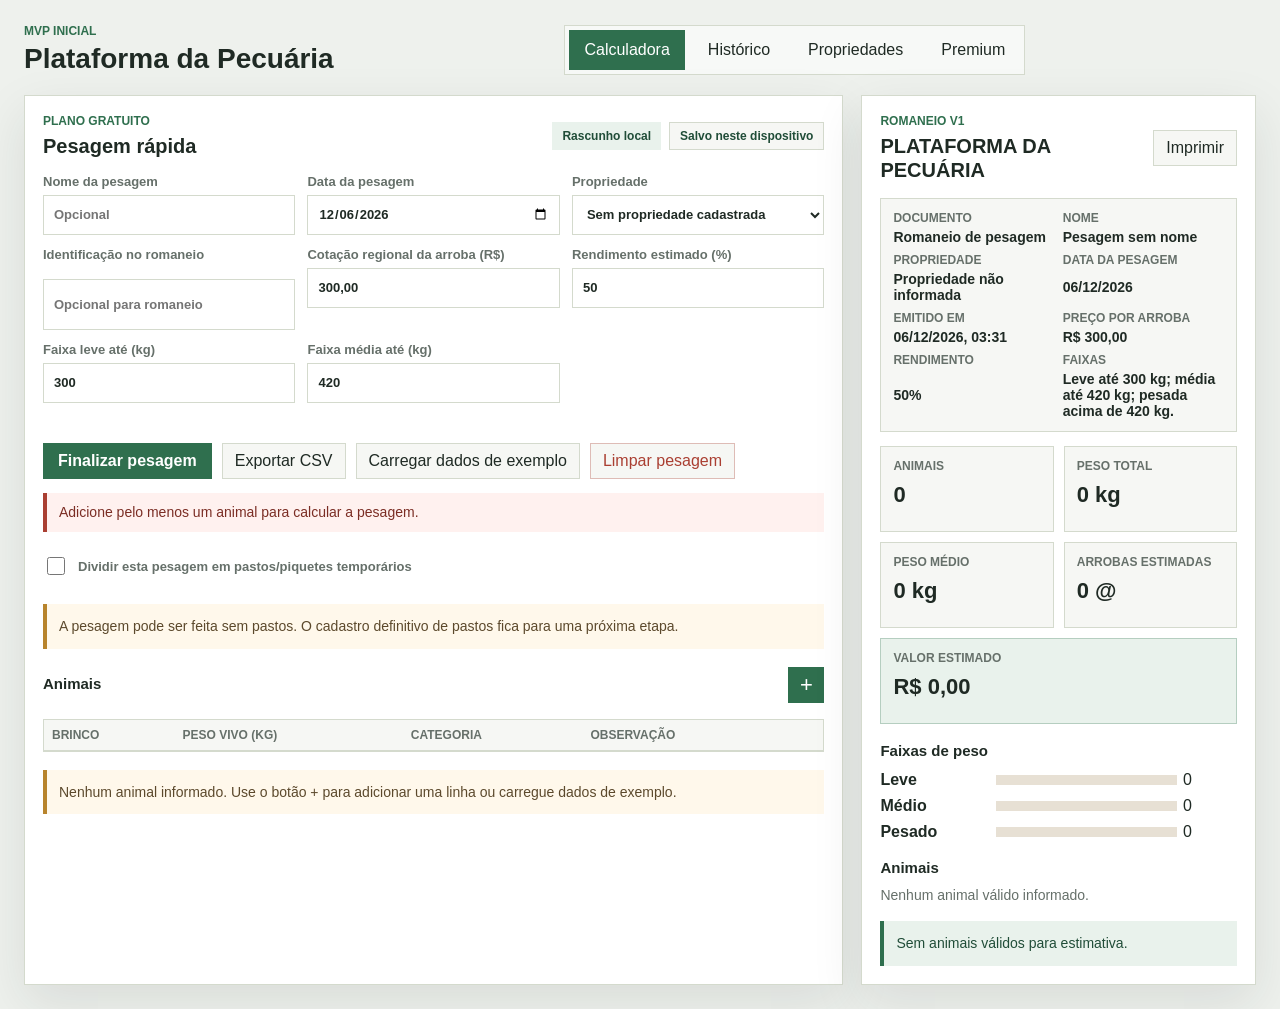
==== index.html @ 043381fd "feat: adiciona conta local e multiplas propriedades" ====
<!doctype html>
<html lang="pt-BR">
  <head>
    <meta charset="utf-8">
    <meta name="viewport" content="width=device-width, initial-scale=1">
    <title>Plataforma da Pecuária</title>
    <meta name="description" content="Calculadora de pesagem e base inicial para gestão rural.">
    <meta name="theme-color" content="#2f6f4e">
    <meta name="mobile-web-app-capable" content="yes">
    <meta name="apple-mobile-web-app-capable" content="yes">
    <meta name="apple-mobile-web-app-title" content="Pecuária">
    <meta name="apple-mobile-web-app-status-bar-style" content="default">
    <link rel="manifest" href="./manifest.webmanifest">
    <link rel="apple-touch-icon" href="./assets/icons/icon-180.png">
    <link rel="stylesheet" href="styles.css">
  </head>
  <body>
    <div class="app-shell">
      <header class="topbar no-print">
        <div>
          <p class="eyebrow">MVP inicial</p>
          <h1>Plataforma da Pecuária</h1>
        </div>
        <nav class="tabs" aria-label="Navegação principal">
          <button class="tab-button active" id="calculator-tab" type="button" data-tab="calculator">Calculadora</button>
          <button class="tab-button" id="history-tab" type="button" data-tab="history">Histórico</button>
          <button class="tab-button" id="property-tab" type="button" data-tab="property">Propriedades</button>
          <button class="tab-button" id="premium-tab" type="button" data-tab="premium">Premium</button>
        </nav>
        <div class="pwa-controls no-print" aria-label="Aplicativo e conexão">
          <button class="secondary-button install-button hidden" id="install-app" type="button">Instalar aplicativo</button>
          <span class="connection-status hidden" id="connection-status" role="status" aria-live="polite"></span>
        </div>
      </header>

      <main>
        <section class="tab-panel active" id="calculator" aria-labelledby="calculator-tab">
          <div class="workspace">
            <section class="panel input-panel no-print" aria-label="Dados da pesagem">
              <div class="panel-heading">
                <div>
                  <p class="eyebrow">Plano gratuito</p>
                  <h2>Pesagem rápida</h2>
                </div>
                <div class="heading-actions">
                  <span class="status-pill">Rascunho local</span>
                  <span id="save-status" class="save-status saving" role="status" aria-live="polite">Salvando...</span>
                </div>
              </div>

              <div id="demo-banner" class="demo-banner hidden" role="status">
                Modo demonstração. Estes dados são fictícios e não podem ser finalizados no histórico.
              </div>

              <form id="weighing-form" class="form-grid">
                <label>
                  Nome da pesagem
                  <input id="weighing-name" type="text" value="" autocomplete="off" placeholder="Opcional">
                </label>
                <label>
                  Data da pesagem
                  <input id="weighing-date" type="date">
                </label>
                <label>
                  Propriedade
                  <select id="property-select">
                    <option value="">Sem propriedade cadastrada</option>
                  </select>
                </label>
                <label>
                  Identificação no romaneio
                  <input id="property-name" type="text" value="" placeholder="Opcional">
                </label>
                <label>
                  Cotação regional da arroba (R$)
                  <input id="arroba-price" type="text" inputmode="decimal" value="300,00" aria-describedby="arroba-price-message">
                  <span id="arroba-price-message" class="field-message error"></span>
                </label>
                <label>
                  Rendimento estimado (%)
                  <input id="yield-rate" type="text" inputmode="decimal" value="50" aria-describedby="yield-rate-message">
                  <span id="yield-rate-message" class="field-message error"></span>
                </label>
                <label>
                  Faixa leve até (kg)
                  <input id="light-limit" type="text" inputmode="decimal" value="300" aria-describedby="light-limit-message">
                  <span id="light-limit-message" class="field-message error"></span>
                </label>
                <label>
                  Faixa média até (kg)
                  <input id="medium-limit" type="text" inputmode="decimal" value="420" aria-describedby="medium-limit-message">
                  <span id="medium-limit-message" class="field-message error"></span>
                </label>
              </form>

              <div class="action-row">
                <button class="primary-button" id="finalize-weighing" type="button">Finalizar pesagem</button>
                <button class="secondary-button" id="export-current-csv" type="button">Exportar CSV</button>
                <button class="secondary-button" id="load-demo" type="button">Carregar dados de exemplo</button>
                <button class="secondary-button danger" id="clear-weighing" type="button">Limpar pesagem</button>
              </div>

              <div id="finalize-feedback" class="success-message hidden" role="status" aria-live="polite">
                <strong>Pesagem salva neste dispositivo.</strong>
                <div class="feedback-actions">
                  <button class="secondary-button" id="view-saved-weighing" type="button">Ver pesagem</button>
                  <button class="secondary-button" id="new-weighing" type="button">Nova pesagem</button>
                </div>
              </div>

              <div id="global-message" class="app-message" role="status"></div>
              <div id="persistence-message" class="app-message persistence-message hidden" role="status"></div>

              <section class="temporary-paddocks" aria-label="Pastos temporários da pesagem">
                <label class="toggle-row">
                  <input id="use-paddocks" type="checkbox">
                  <span>Dividir esta pesagem em pastos/piquetes temporários</span>
                </label>

                <div id="paddock-config" class="paddock-config hidden">
                  <div class="table-toolbar">
                    <h3>Pastos da pesagem</h3>
                    <button class="icon-button" id="add-paddock" type="button" aria-label="Adicionar pasto">+</button>
                  </div>
                  <div class="animal-table-wrap">
                    <table class="animal-table">
                      <thead>
                        <tr>
                          <th>Nome do pasto</th>
                          <th>Lotação máxima</th>
                          <th>Uso atual</th>
                          <th>Situação</th>
                          <th aria-label="Ações"></th>
                        </tr>
                      </thead>
                      <tbody id="paddock-rows"></tbody>
                    </table>
                  </div>
                </div>

                <div id="no-paddock-message" class="empty-state">
                  A pesagem pode ser feita sem pastos. O cadastro definitivo de pastos fica para uma próxima etapa.
                </div>
              </section>

              <div class="table-toolbar">
                <h3>Animais</h3>
                <button class="icon-button" id="add-animal" type="button" aria-label="Adicionar animal">+</button>
              </div>

              <div class="animal-table-wrap">
                <table class="animal-table">
                  <thead>
                    <tr>
                      <th>Brinco</th>
                      <th>Peso vivo (kg)</th>
                      <th>Categoria</th>
                      <th>Observação</th>
                      <th aria-label="Ações"></th>
                    </tr>
                  </thead>
                  <tbody id="animal-rows"></tbody>
                </table>
              </div>
              <p id="animal-empty-message" class="empty-state">
                Nenhum animal informado. Use o botão + para adicionar uma linha ou carregue dados de exemplo.
              </p>
            </section>

            <aside class="panel results-panel print-area" aria-label="Resultado da pesagem">
              <div class="panel-heading">
                <div>
                  <p class="eyebrow">Romaneio V1</p>
                  <h2>PLATAFORMA DA PECUÁRIA</h2>
                </div>
                <button id="print-report" class="secondary-button no-print" type="button">Imprimir</button>
              </div>

              <section class="report-meta" aria-label="Identificação do romaneio">
                <div><span>Documento</span><strong id="report-document">Romaneio de pesagem</strong></div>
                <div><span>Nome</span><strong id="report-name">Pesagem sem nome</strong></div>
                <div><span>Propriedade</span><strong id="report-property">Propriedade não informada</strong></div>
                <div><span>Data da pesagem</span><strong id="report-date">Data não informada</strong></div>
                <div><span>Emitido em</span><strong id="report-issued-at">Emissão não informada</strong></div>
                <div><span>Preço por arroba</span><strong id="report-price">R$ 0,00</strong></div>
                <div><span>Rendimento</span><strong id="report-yield">0%</strong></div>
                <div><span>Faixas</span><strong id="report-band-params">Faixas não informadas</strong></div>
              </section>

              <div class="metrics">
                <div class="metric">
                  <span>Animais</span>
                  <strong id="total-animals">0</strong>
                </div>
                <div class="metric">
                  <span>Peso total</span>
                  <strong id="total-weight">0 kg</strong>
                </div>
                <div class="metric">
                  <span>Peso médio</span>
                  <strong id="average-weight">0 kg</strong>
                </div>
                <div class="metric">
                  <span>Arrobas estimadas</span>
                  <strong id="total-arrobas">0 @</strong>
                </div>
                <div class="metric accent">
                  <span>Valor estimado</span>
                  <strong id="estimated-value">R$ 0,00</strong>
                </div>
              </div>

              <section class="breakdown" aria-label="Faixas de peso">
                <h3>Faixas de peso</h3>
                <div id="weight-bands" class="band-list"></div>
              </section>

              <section class="breakdown" aria-label="Animais do romaneio">
                <h3>Animais</h3>
                <div id="report-list" class="report-list"></div>
              </section>

              <p id="report-estimate-note" class="estimate-note">
                Valores calculados como estimativas.
              </p>
            </aside>
          </div>
        </section>

        <section class="tab-panel" id="history" aria-labelledby="history-tab">
          <div class="workspace history-workspace">
            <section class="panel history-list-panel no-print" aria-label="Histórico de pesagens">
              <div class="panel-heading">
                <div>
                  <p class="eyebrow">Histórico local</p>
                  <h2>Pesagens salvas</h2>
                </div>
                <span class="status-pill neutral">Dados armazenados neste dispositivo.</span>
              </div>
              <label class="history-filter">
                Propriedade
                <select id="history-property-filter">
                  <option value="all">Todas as propriedades</option>
                  <option value="unlinked">Sem vínculo</option>
                </select>
              </label>
              <p id="history-empty-message" class="empty-state">Nenhuma pesagem salva neste dispositivo.</p>
              <div id="history-list" class="history-list"></div>
            </section>

            <aside class="panel results-panel history-detail print-area" aria-label="Detalhe da pesagem salva">
              <div class="panel-heading">
                <div>
                  <p class="eyebrow">Romaneio salvo</p>
                  <h2>PLATAFORMA DA PECUÁRIA</h2>
                </div>
                <div class="history-actions no-print">
                  <button class="secondary-button" id="export-history-csv" type="button">Exportar CSV</button>
                  <button class="secondary-button" id="print-history-report" type="button">Imprimir</button>
                  <button class="secondary-button danger" id="delete-history-session" type="button">Excluir</button>
                </div>
              </div>

              <div id="history-detail-empty" class="empty-state">
                Selecione uma pesagem salva para ver o romaneio.
              </div>

              <div id="history-detail-content" class="hidden">
                <section class="report-meta" aria-label="Identificação da pesagem salva">
                  <div><span>Documento</span><strong>Romaneio de pesagem</strong></div>
                  <div><span>Nome</span><strong id="history-report-name">Pesagem sem nome</strong></div>
                  <div><span>Propriedade</span><strong id="history-report-property">Propriedade não informada</strong></div>
                  <div><span>Data da pesagem</span><strong id="history-report-date">Data não informada</strong></div>
                  <div><span>Salvo em</span><strong id="history-report-created-at">Salvamento não informado</strong></div>
                  <div><span>Preço por arroba</span><strong id="history-report-price">R$ 0,00</strong></div>
                  <div><span>Rendimento</span><strong id="history-report-yield">0%</strong></div>
                  <div><span>Faixas</span><strong id="history-report-band-params">Faixas não informadas</strong></div>
                </section>

                <div class="metrics">
                  <div class="metric">
                    <span>Animais</span>
                    <strong id="history-total-animals">0</strong>
                  </div>
                  <div class="metric">
                    <span>Peso total</span>
                    <strong id="history-total-weight">0 kg</strong>
                  </div>
                  <div class="metric">
                    <span>Peso médio</span>
                    <strong id="history-average-weight">0 kg</strong>
                  </div>
                  <div class="metric">
                    <span>Arrobas estimadas</span>
                    <strong id="history-total-arrobas">0 @</strong>
                  </div>
                  <div class="metric accent">
                    <span>Valor estimado</span>
                    <strong id="history-estimated-value">R$ 0,00</strong>
                  </div>
                </div>

                <section class="breakdown" aria-label="Animais da pesagem salva">
                  <h3>Animais</h3>
                  <div id="history-report-list" class="report-list"></div>
                </section>

                <p class="estimate-note">
                  Valores calculados como estimativas, usando o rendimento e a cotação informados no momento da finalização.
                </p>
              </div>
            </aside>
          </div>
        </section>

        <section class="tab-panel" id="property" aria-labelledby="property-tab">
          <div class="workspace single">
            <section class="panel">
              <div class="panel-heading">
                <div>
                  <p class="eyebrow">Minha operação</p>
                  <h2>Propriedades</h2>
                </div>
                <span class="status-pill neutral">Dados armazenados neste dispositivo.</span>
              </div>

              <div class="operation-form">
                <label>
                  Nome da operação
                  <input id="account-name" type="text" value="Minha operação" autocomplete="off" aria-describedby="account-name-message">
                  <span id="account-name-message" class="field-message error"></span>
                </label>
                <button class="secondary-button" id="save-account-name" type="button">Salvar operação</button>
              </div>

              <div class="properties-header">
                <div>
                  <p class="eyebrow">Propriedades</p>
                  <h3>Cadastro local</h3>
                </div>
                <button class="primary-button" id="new-property" type="button">+ Nova propriedade</button>
              </div>

              <form id="property-form" class="property-form hidden">
                <input id="property-id" type="hidden" value="">
                <div class="property-grid">
                  <label>
                    Nome *
                    <input id="property-form-name" type="text" value="" autocomplete="off" aria-describedby="property-name-message">
                    <span id="property-name-message" class="field-message error"></span>
                  </label>
                  <label>
                    Município
                    <input id="property-municipality" type="text" value="" autocomplete="off">
                  </label>
                  <label>
                    Estado/UF
                    <input id="property-state" type="text" value="" autocomplete="off" maxlength="2">
                  </label>
                  <label class="property-notes">
                    Observações
                    <textarea id="property-notes" rows="3"></textarea>
                  </label>
                </div>
                <div class="action-row">
                  <button class="primary-button" id="save-property" type="submit">Salvar propriedade</button>
                  <button class="secondary-button" id="cancel-property" type="button">Cancelar</button>
                </div>
              </form>

              <p id="property-feedback" class="app-message hidden" role="status"></p>
              <p id="property-empty-message" class="empty-state">Nenhuma propriedade cadastrada neste dispositivo.</p>
              <div id="property-list" class="property-list"></div>
            </section>
          </div>
        </section>

        <section class="tab-panel" id="premium" aria-labelledby="premium-tab">
          <div class="workspace single">
            <section class="panel">
              <div class="panel-heading">
                <div>
                  <p class="eyebrow">Caminho pago</p>
                  <h2>Gestão completa sem pressão</h2>
                </div>
                <span class="status-pill">Em planejamento</span>
              </div>
              <div class="premium-grid">
                <div>
                  <h3>Cadastro e histórico</h3>
                  <p>Animais individuais, lotes, pesagens anteriores, GMD e evolução de valor.</p>
                </div>
                <div>
                  <h3>Manejo</h3>
                  <p>Vacinação, reprodução, nascimento, castração, mortalidade e observações por animal.</p>
                </div>
                <div>
                  <h3>Propriedades e pastos</h3>
                  <p>Várias propriedades, pastos opcionais, movimentações e alerta de lotação máxima.</p>
                </div>
                <div>
                  <h3>Equipe e relatórios</h3>
                  <p>Permissões para funcionários, despesas, vendas, compras, PDFs e exportações.</p>
                </div>
              </div>
            </section>
          </div>
        </section>
      </main>
    </div>

    <dialog id="finalize-dialog" class="finalize-dialog">
      <form method="dialog">
        <div class="panel-heading">
          <div>
            <p class="eyebrow">Confirmar</p>
            <h2>Finalizar pesagem</h2>
          </div>
        </div>
        <div id="finalize-summary" class="finalize-summary"></div>
        <p class="estimate-note">A pesagem será salva neste dispositivo como histórico local.</p>
        <div class="dialog-actions">
          <button class="secondary-button" id="cancel-finalize" value="cancel" type="button">Cancelar</button>
          <button class="primary-button" id="confirm-finalize" value="confirm" type="button">Finalizar</button>
        </div>
      </form>
    </dialog>

    <dialog id="delete-dialog" class="finalize-dialog">
      <form method="dialog">
        <div class="panel-heading">
          <div>
            <p class="eyebrow">Excluir</p>
            <h2>Excluir pesagem</h2>
          </div>
        </div>
        <p class="delete-warning">Excluir esta pesagem deste dispositivo?</p>
        <p class="estimate-note">Esta ação não pode ser desfeita.</p>
        <div class="dialog-actions">
          <button class="secondary-button" id="cancel-delete" value="cancel" type="button">Cancelar</button>
          <button class="secondary-button danger" id="confirm-delete" value="confirm" type="button">Excluir</button>
        </div>
      </form>
    </dialog>

    <script src="src/calculator-core.js"></script>
    <script src="src/property-core.js"></script>
    <script src="src/local-data-core.js"></script>
    <script src="src/local-database.js"></script>
    <script src="src/account-repository.js"></script>
    <script src="src/property-repository.js"></script>
    <script src="src/draft-repository.js"></script>
    <script src="src/weighing-history-core.js"></script>
    <script src="src/weighing-repository.js"></script>
    <script src="src/csv-export-core.js"></script>
    <script src="app.js"></script>
    <script src="src/pwa-controller.js"></script>
  </body>
</html>
---- styles.css ----
:root {
  color-scheme: light;
  --bg: #eef1ed;
  --surface: #ffffff;
  --surface-muted: #f6f7f4;
  --text: #1f2a24;
  --muted: #66706a;
  --border: #d4dacd;
  --brand: #2f6f4e;
  --brand-strong: #204d38;
  --gold: #b8842c;
  --danger: #aa3f32;
  --shadow: 0 18px 48px rgba(31, 42, 36, 0.10);
}

* {
  box-sizing: border-box;
}

html,
body {
  max-width: 100%;
  overflow-x: clip;
}

body {
  margin: 0;
  min-height: 100vh;
  background: var(--bg);
  color: var(--text);
  font-family: Arial, Helvetica, sans-serif;
}

button,
input,
select,
textarea {
  font: inherit;
}

.app-shell {
  width: 100%;
  max-width: 1440px;
  margin: 0 auto;
  padding: 24px;
}

.topbar {
  display: flex;
  align-items: end;
  justify-content: space-between;
  gap: 24px;
  margin-bottom: 20px;
  min-width: 0;
}

h1,
h2,
h3,
p {
  margin: 0;
}

h1 {
  font-size: 28px;
  line-height: 1.1;
}

h2 {
  font-size: 20px;
  line-height: 1.2;
}

h3 {
  font-size: 15px;
  line-height: 1.25;
}

.eyebrow {
  margin-bottom: 6px;
  color: var(--brand);
  font-size: 12px;
  font-weight: 700;
  text-transform: uppercase;
}

.tabs {
  display: flex;
  align-items: center;
  gap: 8px;
  padding: 4px;
  border: 1px solid var(--border);
  background: rgba(255, 255, 255, 0.58);
  max-width: 100%;
  min-width: 0;
  overflow-x: auto;
}

.pwa-controls {
  display: flex;
  flex-wrap: wrap;
  align-items: center;
  justify-content: flex-end;
  gap: 8px;
  max-width: 100%;
  min-width: 0;
}

.install-button {
  white-space: nowrap;
}

.connection-status {
  display: inline-flex;
  align-items: center;
  min-height: 32px;
  max-width: 340px;
  padding: 6px 10px;
  border: 1px solid var(--border);
  background: var(--surface-muted);
  color: var(--muted);
  font-size: 12px;
  font-weight: 700;
  line-height: 1.25;
  overflow-wrap: anywhere;
}

.connection-status.offline {
  border-color: rgba(184, 132, 44, 0.36);
  background: #fff8eb;
  color: #735321;
}

.connection-status.online {
  border-color: rgba(47, 111, 78, 0.28);
  background: #e9f2ec;
  color: var(--brand-strong);
}

.tab-button,
.secondary-button,
.primary-button,
.icon-button {
  border: 1px solid transparent;
  background: transparent;
  color: var(--text);
  cursor: pointer;
}

.tab-button {
  flex: 0 0 auto;
  min-height: 40px;
  padding: 0 14px;
}

.tab-button.active {
  background: var(--brand);
  color: #ffffff;
}

.secondary-button {
  min-height: 36px;
  padding: 0 12px;
  border-color: var(--border);
  background: var(--surface-muted);
}

.primary-button {
  min-height: 36px;
  padding: 0 14px;
  border-color: var(--brand);
  background: var(--brand);
  color: #ffffff;
  font-weight: 700;
}

.primary-button:disabled,
.secondary-button:disabled,
.icon-button:disabled {
  cursor: not-allowed;
  opacity: 0.55;
}

.secondary-button.danger {
  border-color: rgba(170, 63, 50, 0.32);
  color: var(--danger);
}

.icon-button {
  width: 36px;
  height: 36px;
  border-color: var(--brand);
  background: var(--brand);
  color: #ffffff;
  font-size: 22px;
  line-height: 1;
}

.remove-button {
  width: 32px;
  height: 32px;
  border: 1px solid var(--border);
  background: #fff;
  color: var(--danger);
  cursor: pointer;
}

.tab-panel {
  display: none;
}

.tab-panel.active {
  display: block;
}

.workspace {
  display: grid;
  grid-template-columns: minmax(0, 1.35fr) minmax(360px, 0.65fr);
  gap: 18px;
  min-width: 0;
}

.workspace.single {
  grid-template-columns: minmax(0, 1fr);
}

.panel {
  min-width: 0;
  border: 1px solid var(--border);
  background: var(--surface);
  box-shadow: var(--shadow);
}

.input-panel,
.results-panel,
.panel {
  min-width: 0;
  padding: 18px;
}

.panel-heading,
.table-toolbar {
  display: flex;
  align-items: center;
  justify-content: space-between;
  gap: 16px;
  margin-bottom: 16px;
}

.heading-actions {
  display: flex;
  flex-wrap: wrap;
  align-items: center;
  justify-content: flex-end;
  gap: 8px;
  min-width: 0;
}

.action-row {
  display: flex;
  flex-wrap: wrap;
  gap: 10px;
  margin-bottom: 14px;
}

.status-pill {
  display: inline-flex;
  align-items: center;
  min-height: 28px;
  padding: 0 10px;
  background: #e9f2ec;
  color: var(--brand-strong);
  font-size: 12px;
  font-weight: 700;
  white-space: nowrap;
}

.save-status {
  display: inline-flex;
  align-items: center;
  min-height: 28px;
  max-width: 100%;
  padding: 0 10px;
  border: 1px solid var(--border);
  background: var(--surface-muted);
  color: var(--muted);
  font-size: 12px;
  font-weight: 700;
  line-height: 1.2;
}

.save-status.saving {
  color: #735321;
}

.save-status.saved {
  color: var(--brand-strong);
}

.save-status.failed {
  border-color: rgba(170, 63, 50, 0.32);
  color: var(--danger);
}

.demo-banner,
.app-message,
.success-message {
  margin-bottom: 14px;
  padding: 10px 12px;
  border-left: 4px solid var(--gold);
  background: #fff8eb;
  color: #5c492c;
  font-size: 14px;
  line-height: 1.4;
}

.app-message {
  border-left-color: var(--danger);
  background: #fff1ef;
  color: #7b2d24;
}

.success-message {
  display: grid;
  gap: 10px;
  border-left-color: var(--brand);
  background: #e9f2ec;
  color: var(--brand-strong);
}

.feedback-actions,
.history-actions,
.dialog-actions {
  display: flex;
  flex-wrap: wrap;
  gap: 10px;
}

.persistence-message {
  margin-top: -4px;
}

.hidden {
  display: none !important;
}

.status-pill.neutral {
  background: #f3eadc;
  color: #735321;
}

.form-grid,
.property-grid {
  display: grid;
  grid-template-columns: repeat(3, minmax(0, 1fr));
  gap: 12px;
  margin-bottom: 18px;
}

label {
  display: grid;
  gap: 6px;
  color: var(--muted);
  font-size: 13px;
  font-weight: 700;
}

input,
select,
textarea {
  min-height: 40px;
  width: 100%;
  border: 1px solid var(--border);
  background: #fff;
  color: var(--text);
  padding: 8px 10px;
}

textarea {
  resize: vertical;
  line-height: 1.4;
}

input[aria-invalid="true"] {
  border-color: var(--danger);
  background: #fffafa;
}

input:focus,
select:focus,
textarea:focus,
button:focus-visible {
  outline: 3px solid rgba(47, 111, 78, 0.22);
  outline-offset: 1px;
}

.field-message {
  min-height: 16px;
  color: var(--muted);
  font-size: 12px;
  font-weight: 600;
  line-height: 1.25;
}

.field-message.error {
  color: var(--danger);
}

.field-message.warning {
  color: #8a681d;
}

.success-inline {
  border-left-color: var(--brand);
  background: #e9f2ec;
  color: var(--brand-strong);
}

.animal-table-wrap {
  width: 100%;
  max-width: 100%;
  min-width: 0;
  overflow-x: auto;
  border: 1px solid var(--border);
}

.animal-table {
  width: 100%;
  min-width: 760px;
  border-collapse: collapse;
}

.animal-table th,
.animal-table td {
  border-bottom: 1px solid var(--border);
  padding: 8px;
  text-align: left;
  vertical-align: middle;
}

.animal-table th {
  background: var(--surface-muted);
  color: var(--muted);
  font-size: 12px;
  text-transform: uppercase;
}

.animal-table tr:last-child td {
  border-bottom: 0;
}

.metrics {
  display: grid;
  grid-template-columns: repeat(2, minmax(0, 1fr));
  gap: 10px;
  margin-bottom: 18px;
}

.metric {
  min-height: 86px;
  padding: 12px;
  border: 1px solid var(--border);
  background: var(--surface-muted);
}

.metric span {
  display: block;
  margin-bottom: 10px;
  color: var(--muted);
  font-size: 12px;
  font-weight: 700;
  text-transform: uppercase;
}

.metric strong {
  font-size: 22px;
  line-height: 1.1;
}

.metric.accent {
  grid-column: span 2;
  border-color: rgba(47, 111, 78, 0.28);
  background: #e9f2ec;
}

.report-meta {
  display: grid;
  grid-template-columns: repeat(2, minmax(0, 1fr));
  gap: 8px;
  margin-bottom: 14px;
  padding: 12px;
  border: 1px solid var(--border);
  background: var(--surface-muted);
}

.report-meta div {
  display: grid;
  gap: 4px;
}

.report-meta span {
  color: var(--muted);
  font-size: 12px;
  font-weight: 700;
  text-transform: uppercase;
}

.report-meta strong {
  font-size: 14px;
}

.breakdown {
  margin-top: 18px;
}

.band-list,
.report-list {
  display: grid;
  gap: 8px;
  margin-top: 10px;
}

.report-list {
  overflow-x: auto;
}

.band-row,
.report-row,
.paddock-status {
  display: grid;
  gap: 6px;
}

.band-row {
  grid-template-columns: 110px 1fr 54px;
  align-items: center;
}

.bar-track {
  height: 10px;
  background: #e7e0d4;
}

.bar-fill {
  height: 100%;
  width: 0;
  background: var(--brand);
}

.report-row {
  grid-template-columns: 40px 1fr 0.9fr 0.8fr 0.9fr 0.8fr 1.2fr;
  align-items: center;
  min-width: 700px;
  padding: 8px 0;
  border-bottom: 1px solid var(--border);
  font-size: 13px;
}

.report-header {
  color: var(--muted);
  font-size: 11px;
  text-transform: uppercase;
}

.report-row > * {
  min-width: 0;
  overflow-wrap: anywhere;
}

.premium-note,
.empty-state,
.estimate-note {
  margin-top: 18px;
  padding: 12px;
  border-left: 4px solid var(--gold);
  background: #fff8eb;
  color: #5c492c;
  font-size: 14px;
  line-height: 1.45;
}

.estimate-note {
  border-left-color: var(--brand);
  background: #e9f2ec;
  color: var(--brand-strong);
}

.empty-report {
  color: var(--muted);
  font-size: 14px;
}

.toggle-row {
  grid-column: span 2;
  display: flex;
  align-items: center;
  gap: 10px;
  min-height: 40px;
}

.toggle-row input {
  width: 18px;
  min-height: 18px;
}

.paddock-config.hidden,
.empty-state.hidden {
  display: none;
}

.temporary-paddocks {
  margin-bottom: 18px;
}

.operation-form {
  display: grid;
  grid-template-columns: minmax(0, 1fr) auto;
  gap: 12px;
  align-items: end;
  margin-bottom: 20px;
}

.properties-header {
  display: flex;
  align-items: center;
  justify-content: space-between;
  gap: 12px;
  margin-bottom: 14px;
}

.property-form {
  margin-bottom: 16px;
  padding: 14px;
  border: 1px solid var(--border);
  background: var(--surface-muted);
}

.property-notes {
  grid-column: span 3;
}

.property-list {
  display: grid;
  gap: 10px;
}

.property-card {
  display: grid;
  grid-template-columns: minmax(0, 1fr) auto auto;
  gap: 12px;
  align-items: center;
  padding: 12px;
  border: 1px solid var(--border);
  background: #fff;
}

.property-card-body {
  display: grid;
  gap: 4px;
  min-width: 0;
}

.property-card-body strong,
.property-card-body span {
  min-width: 0;
  overflow-wrap: anywhere;
}

.property-card-body span {
  color: var(--muted);
  font-size: 13px;
}

.property-actions {
  display: flex;
  flex-wrap: wrap;
  justify-content: flex-end;
  gap: 8px;
}

.status-pill.archived {
  background: #ece9e3;
  color: var(--muted);
}

.history-filter {
  margin-bottom: 12px;
}

.paddock-ok {
  color: var(--brand-strong);
  font-weight: 700;
}

.paddock-alert {
  color: var(--danger);
  font-weight: 700;
}

.history-workspace {
  grid-template-columns: minmax(280px, 0.42fr) minmax(0, 0.58fr);
}

.history-list {
  display: grid;
  gap: 10px;
}

.history-item {
  display: grid;
  gap: 6px;
  width: 100%;
  padding: 12px;
  border: 1px solid var(--border);
  background: #fff;
  color: var(--text);
  text-align: left;
  cursor: pointer;
}

.history-item.active {
  border-color: var(--brand);
  box-shadow: inset 4px 0 0 var(--brand);
}

.history-item span {
  color: var(--muted);
  font-size: 13px;
  line-height: 1.35;
}

.history-item-metrics {
  display: grid;
  grid-template-columns: repeat(2, minmax(0, 1fr));
  gap: 4px 10px;
}

.history-item-metrics span {
  min-width: 0;
  overflow-wrap: anywhere;
}

.history-detail {
  min-height: 420px;
}

.finalize-dialog {
  width: min(560px, calc(100vw - 24px));
  border: 1px solid var(--border);
  background: var(--surface);
  color: var(--text);
  padding: 18px;
  box-shadow: var(--shadow);
}

.finalize-dialog::backdrop {
  background: rgba(31, 42, 36, 0.42);
}

.finalize-summary {
  display: grid;
  gap: 8px;
  margin-bottom: 14px;
}

.finalize-summary div {
  display: grid;
  grid-template-columns: minmax(120px, 0.7fr) minmax(0, 1fr);
  gap: 8px;
  padding: 8px 0;
  border-bottom: 1px solid var(--border);
}

.finalize-summary span {
  color: var(--muted);
  font-size: 12px;
  font-weight: 700;
  text-transform: uppercase;
}

.delete-warning {
  margin-bottom: 12px;
  color: var(--text);
  font-size: 16px;
  font-weight: 700;
  line-height: 1.35;
}

.dialog-actions {
  justify-content: flex-end;
  margin-top: 14px;
}

.premium-grid {
  display: grid;
  grid-template-columns: repeat(4, minmax(0, 1fr));
  gap: 12px;
}

.premium-grid > div {
  min-height: 150px;
  border: 1px solid var(--border);
  background: var(--surface-muted);
  padding: 14px;
}

.premium-grid p {
  margin-top: 10px;
  color: var(--muted);
  font-size: 14px;
  line-height: 1.45;
}

@media (max-width: 980px) {
  .topbar {
    align-items: stretch;
    flex-direction: column;
  }

  .panel-heading {
    align-items: stretch;
    flex-direction: column;
  }

  .heading-actions {
    justify-content: flex-start;
  }

  .pwa-controls {
    justify-content: flex-start;
  }

  .connection-status {
    max-width: 100%;
  }

  .tabs {
    overflow-x: auto;
  }

  .workspace,
  .history-workspace,
  .form-grid,
  .property-grid,
  .operation-form,
  .report-meta,
  .premium-grid {
    grid-template-columns: 1fr;
  }

  .toggle-row,
  .property-notes,
  .metric.accent {
    grid-column: auto;
  }

  .properties-header,
  .property-card {
    align-items: stretch;
    grid-template-columns: 1fr;
  }

  .properties-header {
    flex-direction: column;
  }

  .property-actions {
    justify-content: stretch;
  }

  .property-actions .secondary-button,
  .operation-form .secondary-button,
  .properties-header .primary-button {
    width: 100%;
  }

  .app-shell {
    padding: 12px;
  }

  .input-panel,
  .results-panel,
  .panel {
    padding: 14px;
  }

  .animal-table {
    min-width: 700px;
  }

  .report-row {
    grid-template-columns: 1fr;
    min-width: 0;
    gap: 3px;
  }

  .band-row {
    grid-template-columns: 86px minmax(0, 1fr) 34px;
  }

  .history-actions {
    align-items: stretch;
    flex-direction: column;
  }

  .history-actions .secondary-button {
    width: 100%;
  }

  .history-item-metrics {
    grid-template-columns: 1fr;
  }
}

@media print {
  @page {
    margin: 12mm;
  }

  body {
    background: #fff;
    color: #111;
  }

  .topbar,
  .input-panel,
  .history-list-panel,
  .premium-note,
  .secondary-button,
  .primary-button,
  .icon-button,
  .remove-button,
  .no-print,
  dialog {
    display: none;
  }

  .app-shell,
  .results-panel,
  .history-detail {
    padding: 0;
    max-width: none;
  }

  .workspace {
    display: block;
  }

  .panel {
    border: 0;
    box-shadow: none;
  }

  .tab-panel.active {
    display: block;
  }

  .print-area {
    display: block;
  }

  .metrics,
  .report-meta,
  .metric {
    break-inside: avoid;
  }

  .report-row {
    grid-template-columns: 34px 1fr 0.8fr 0.8fr 0.8fr 0.8fr 1.2fr;
    min-width: 0;
    break-inside: avoid;
    page-break-inside: avoid;
  }

  .report-list {
    gap: 0;
    overflow: visible;
  }

  .estimate-note {
    border: 1px solid #999;
    background: #fff;
    color: #111;
  }
}
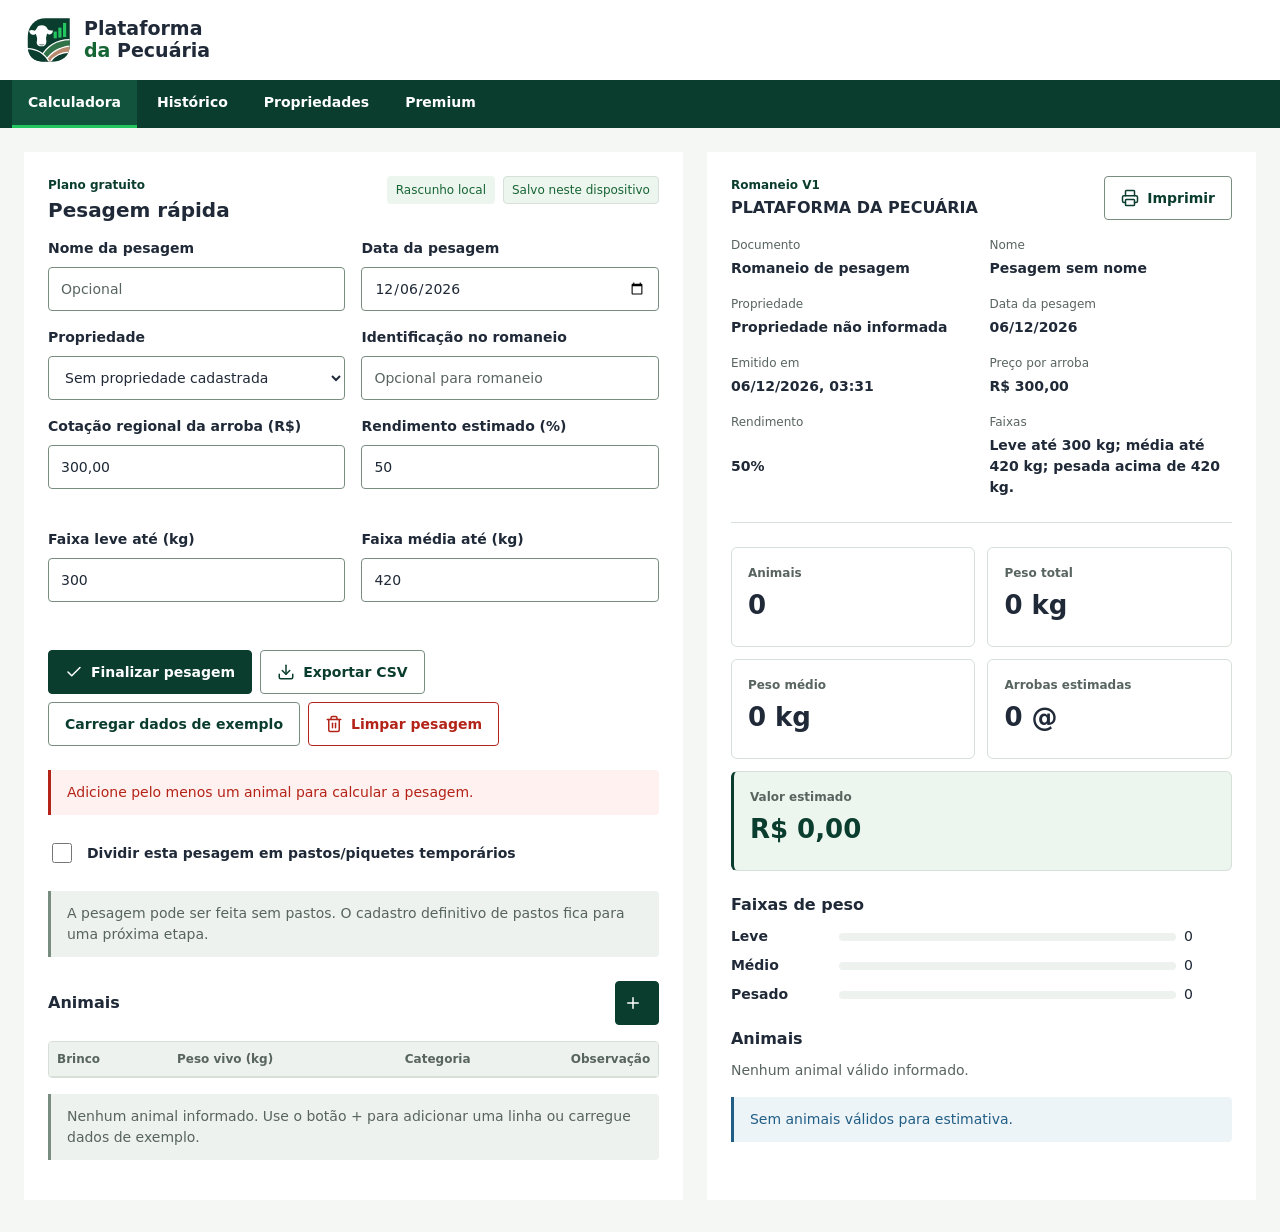
==== commit 05fd9e8a: "feat: aplica identidade visual e design system" ====
--- a/index.html
+++ b/index.html
@@ -5,21 +5,22 @@
     <meta name="viewport" content="width=device-width, initial-scale=1">
     <title>Plataforma da Pecuária</title>
     <meta name="description" content="Calculadora de pesagem e base inicial para gestão rural.">
-    <meta name="theme-color" content="#2f6f4e">
+    <meta name="theme-color" content="#0B3D2E">
     <meta name="mobile-web-app-capable" content="yes">
     <meta name="apple-mobile-web-app-capable" content="yes">
     <meta name="apple-mobile-web-app-title" content="Pecuária">
     <meta name="apple-mobile-web-app-status-bar-style" content="default">
     <link rel="manifest" href="./manifest.webmanifest">
     <link rel="apple-touch-icon" href="./assets/icons/icon-180.png">
+    <link rel="icon" type="image/png" sizes="32x32" href="./assets/icons/favicon-32.png">
     <link rel="stylesheet" href="styles.css">
   </head>
   <body>
     <div class="app-shell">
       <header class="topbar no-print">
-        <div>
-          <p class="eyebrow">MVP inicial</p>
-          <h1>Plataforma da Pecuária</h1>
+        <div class="brand">
+          <img class="brand-symbol" src="./assets/branding/symbol.svg" alt="" width="48" height="48">
+          <h1>Plataforma<br><em>da</em> Pecuária</h1>
         </div>
         <nav class="tabs" aria-label="Navegação principal">
           <button class="tab-button active" id="calculator-tab" type="button" data-tab="calculator">Calculadora</button>
@@ -94,10 +95,10 @@
               </form>
 
               <div class="action-row">
-                <button class="primary-button" id="finalize-weighing" type="button">Finalizar pesagem</button>
-                <button class="secondary-button" id="export-current-csv" type="button">Exportar CSV</button>
+                <button class="primary-button action-icon confirm" id="finalize-weighing" type="button">Finalizar pesagem</button>
+                <button class="secondary-button action-icon download" id="export-current-csv" type="button">Exportar CSV</button>
                 <button class="secondary-button" id="load-demo" type="button">Carregar dados de exemplo</button>
-                <button class="secondary-button danger" id="clear-weighing" type="button">Limpar pesagem</button>
+                <button class="secondary-button danger action-icon delete" id="clear-weighing" type="button">Limpar pesagem</button>
               </div>
 
               <div id="finalize-feedback" class="success-message hidden" role="status" aria-live="polite">
@@ -120,7 +121,7 @@
                 <div id="paddock-config" class="paddock-config hidden">
                   <div class="table-toolbar">
                     <h3>Pastos da pesagem</h3>
-                    <button class="icon-button" id="add-paddock" type="button" aria-label="Adicionar pasto">+</button>
+                    <button class="icon-button" id="add-paddock" type="button" aria-label="Adicionar pasto" title="Adicionar pasto">+</button>
                   </div>
                   <div class="animal-table-wrap">
                     <table class="animal-table">
@@ -145,7 +146,7 @@
 
               <div class="table-toolbar">
                 <h3>Animais</h3>
-                <button class="icon-button" id="add-animal" type="button" aria-label="Adicionar animal">+</button>
+                <button class="icon-button" id="add-animal" type="button" aria-label="Adicionar animal" title="Adicionar animal">+</button>
               </div>
 
               <div class="animal-table-wrap">
@@ -173,7 +174,7 @@
                   <p class="eyebrow">Romaneio V1</p>
                   <h2>PLATAFORMA DA PECUÁRIA</h2>
                 </div>
-                <button id="print-report" class="secondary-button no-print" type="button">Imprimir</button>
+                <button id="print-report" class="secondary-button action-icon print no-print" type="button">Imprimir</button>
               </div>
 
               <section class="report-meta" aria-label="Identificação do romaneio">
@@ -255,9 +256,9 @@
                   <h2>PLATAFORMA DA PECUÁRIA</h2>
                 </div>
                 <div class="history-actions no-print">
-                  <button class="secondary-button" id="export-history-csv" type="button">Exportar CSV</button>
-                  <button class="secondary-button" id="print-history-report" type="button">Imprimir</button>
-                  <button class="secondary-button danger" id="delete-history-session" type="button">Excluir</button>
+                  <button class="secondary-button action-icon download" id="export-history-csv" type="button">Exportar CSV</button>
+                  <button class="secondary-button action-icon print" id="print-history-report" type="button">Imprimir</button>
+                  <button class="secondary-button danger action-icon delete" id="delete-history-session" type="button">Excluir</button>
                 </div>
               </div>
 
@@ -338,7 +339,7 @@
                   <p class="eyebrow">Propriedades</p>
                   <h3>Cadastro local</h3>
                 </div>
-                <button class="primary-button" id="new-property" type="button">+ Nova propriedade</button>
+                <button class="primary-button action-icon add" id="new-property" type="button">Nova propriedade</button>
               </div>
 
               <form id="property-form" class="property-form hidden">
--- a/styles.css
+++ b/styles.css
@@ -1,985 +1,5 @@
-:root {
-  color-scheme: light;
-  --bg: #eef1ed;
-  --surface: #ffffff;
-  --surface-muted: #f6f7f4;
-  --text: #1f2a24;
-  --muted: #66706a;
-  --border: #d4dacd;
-  --brand: #2f6f4e;
-  --brand-strong: #204d38;
-  --gold: #b8842c;
-  --danger: #aa3f32;
-  --shadow: 0 18px 48px rgba(31, 42, 36, 0.10);
-}
-
-* {
-  box-sizing: border-box;
-}
-
-html,
-body {
-  max-width: 100%;
-  overflow-x: clip;
-}
-
-body {
-  margin: 0;
-  min-height: 100vh;
-  background: var(--bg);
-  color: var(--text);
-  font-family: Arial, Helvetica, sans-serif;
-}
-
-button,
-input,
-select,
-textarea {
-  font: inherit;
-}
-
-.app-shell {
-  width: 100%;
-  max-width: 1440px;
-  margin: 0 auto;
-  padding: 24px;
-}
-
-.topbar {
-  display: flex;
-  align-items: end;
-  justify-content: space-between;
-  gap: 24px;
-  margin-bottom: 20px;
-  min-width: 0;
-}
-
-h1,
-h2,
-h3,
-p {
-  margin: 0;
-}
-
-h1 {
-  font-size: 28px;
-  line-height: 1.1;
-}
-
-h2 {
-  font-size: 20px;
-  line-height: 1.2;
-}
-
-h3 {
-  font-size: 15px;
-  line-height: 1.25;
-}
-
-.eyebrow {
-  margin-bottom: 6px;
-  color: var(--brand);
-  font-size: 12px;
-  font-weight: 700;
-  text-transform: uppercase;
-}
-
-.tabs {
-  display: flex;
-  align-items: center;
-  gap: 8px;
-  padding: 4px;
-  border: 1px solid var(--border);
-  background: rgba(255, 255, 255, 0.58);
-  max-width: 100%;
-  min-width: 0;
-  overflow-x: auto;
-}
-
-.pwa-controls {
-  display: flex;
-  flex-wrap: wrap;
-  align-items: center;
-  justify-content: flex-end;
-  gap: 8px;
-  max-width: 100%;
-  min-width: 0;
-}
-
-.install-button {
-  white-space: nowrap;
-}
-
-.connection-status {
-  display: inline-flex;
-  align-items: center;
-  min-height: 32px;
-  max-width: 340px;
-  padding: 6px 10px;
-  border: 1px solid var(--border);
-  background: var(--surface-muted);
-  color: var(--muted);
-  font-size: 12px;
-  font-weight: 700;
-  line-height: 1.25;
-  overflow-wrap: anywhere;
-}
-
-.connection-status.offline {
-  border-color: rgba(184, 132, 44, 0.36);
-  background: #fff8eb;
-  color: #735321;
-}
-
-.connection-status.online {
-  border-color: rgba(47, 111, 78, 0.28);
-  background: #e9f2ec;
-  color: var(--brand-strong);
-}
-
-.tab-button,
-.secondary-button,
-.primary-button,
-.icon-button {
-  border: 1px solid transparent;
-  background: transparent;
-  color: var(--text);
-  cursor: pointer;
-}
-
-.tab-button {
-  flex: 0 0 auto;
-  min-height: 40px;
-  padding: 0 14px;
-}
-
-.tab-button.active {
-  background: var(--brand);
-  color: #ffffff;
-}
-
-.secondary-button {
-  min-height: 36px;
-  padding: 0 12px;
-  border-color: var(--border);
-  background: var(--surface-muted);
-}
-
-.primary-button {
-  min-height: 36px;
-  padding: 0 14px;
-  border-color: var(--brand);
-  background: var(--brand);
-  color: #ffffff;
-  font-weight: 700;
-}
-
-.primary-button:disabled,
-.secondary-button:disabled,
-.icon-button:disabled {
-  cursor: not-allowed;
-  opacity: 0.55;
-}
-
-.secondary-button.danger {
-  border-color: rgba(170, 63, 50, 0.32);
-  color: var(--danger);
-}
-
-.icon-button {
-  width: 36px;
-  height: 36px;
-  border-color: var(--brand);
-  background: var(--brand);
-  color: #ffffff;
-  font-size: 22px;
-  line-height: 1;
-}
-
-.remove-button {
-  width: 32px;
-  height: 32px;
-  border: 1px solid var(--border);
-  background: #fff;
-  color: var(--danger);
-  cursor: pointer;
-}
-
-.tab-panel {
-  display: none;
-}
-
-.tab-panel.active {
-  display: block;
-}
-
-.workspace {
-  display: grid;
-  grid-template-columns: minmax(0, 1.35fr) minmax(360px, 0.65fr);
-  gap: 18px;
-  min-width: 0;
-}
-
-.workspace.single {
-  grid-template-columns: minmax(0, 1fr);
-}
-
-.panel {
-  min-width: 0;
-  border: 1px solid var(--border);
-  background: var(--surface);
-  box-shadow: var(--shadow);
-}
-
-.input-panel,
-.results-panel,
-.panel {
-  min-width: 0;
-  padding: 18px;
-}
-
-.panel-heading,
-.table-toolbar {
-  display: flex;
-  align-items: center;
-  justify-content: space-between;
-  gap: 16px;
-  margin-bottom: 16px;
-}
-
-.heading-actions {
-  display: flex;
-  flex-wrap: wrap;
-  align-items: center;
-  justify-content: flex-end;
-  gap: 8px;
-  min-width: 0;
-}
-
-.action-row {
-  display: flex;
-  flex-wrap: wrap;
-  gap: 10px;
-  margin-bottom: 14px;
-}
-
-.status-pill {
-  display: inline-flex;
-  align-items: center;
-  min-height: 28px;
-  padding: 0 10px;
-  background: #e9f2ec;
-  color: var(--brand-strong);
-  font-size: 12px;
-  font-weight: 700;
-  white-space: nowrap;
-}
-
-.save-status {
-  display: inline-flex;
-  align-items: center;
-  min-height: 28px;
-  max-width: 100%;
-  padding: 0 10px;
-  border: 1px solid var(--border);
-  background: var(--surface-muted);
-  color: var(--muted);
-  font-size: 12px;
-  font-weight: 700;
-  line-height: 1.2;
-}
-
-.save-status.saving {
-  color: #735321;
-}
-
-.save-status.saved {
-  color: var(--brand-strong);
-}
-
-.save-status.failed {
-  border-color: rgba(170, 63, 50, 0.32);
-  color: var(--danger);
-}
-
-.demo-banner,
-.app-message,
-.success-message {
-  margin-bottom: 14px;
-  padding: 10px 12px;
-  border-left: 4px solid var(--gold);
-  background: #fff8eb;
-  color: #5c492c;
-  font-size: 14px;
-  line-height: 1.4;
-}
-
-.app-message {
-  border-left-color: var(--danger);
-  background: #fff1ef;
-  color: #7b2d24;
-}
-
-.success-message {
-  display: grid;
-  gap: 10px;
-  border-left-color: var(--brand);
-  background: #e9f2ec;
-  color: var(--brand-strong);
-}
-
-.feedback-actions,
-.history-actions,
-.dialog-actions {
-  display: flex;
-  flex-wrap: wrap;
-  gap: 10px;
-}
-
-.persistence-message {
-  margin-top: -4px;
-}
-
-.hidden {
-  display: none !important;
-}
-
-.status-pill.neutral {
-  background: #f3eadc;
-  color: #735321;
-}
-
-.form-grid,
-.property-grid {
-  display: grid;
-  grid-template-columns: repeat(3, minmax(0, 1fr));
-  gap: 12px;
-  margin-bottom: 18px;
-}
-
-label {
-  display: grid;
-  gap: 6px;
-  color: var(--muted);
-  font-size: 13px;
-  font-weight: 700;
-}
-
-input,
-select,
-textarea {
-  min-height: 40px;
-  width: 100%;
-  border: 1px solid var(--border);
-  background: #fff;
-  color: var(--text);
-  padding: 8px 10px;
-}
-
-textarea {
-  resize: vertical;
-  line-height: 1.4;
-}
-
-input[aria-invalid="true"] {
-  border-color: var(--danger);
-  background: #fffafa;
-}
-
-input:focus,
-select:focus,
-textarea:focus,
-button:focus-visible {
-  outline: 3px solid rgba(47, 111, 78, 0.22);
-  outline-offset: 1px;
-}
-
-.field-message {
-  min-height: 16px;
-  color: var(--muted);
-  font-size: 12px;
-  font-weight: 600;
-  line-height: 1.25;
-}
-
-.field-message.error {
-  color: var(--danger);
-}
-
-.field-message.warning {
-  color: #8a681d;
-}
-
-.success-inline {
-  border-left-color: var(--brand);
-  background: #e9f2ec;
-  color: var(--brand-strong);
-}
-
-.animal-table-wrap {
-  width: 100%;
-  max-width: 100%;
-  min-width: 0;
-  overflow-x: auto;
-  border: 1px solid var(--border);
-}
-
-.animal-table {
-  width: 100%;
-  min-width: 760px;
-  border-collapse: collapse;
-}
-
-.animal-table th,
-.animal-table td {
-  border-bottom: 1px solid var(--border);
-  padding: 8px;
-  text-align: left;
-  vertical-align: middle;
-}
-
-.animal-table th {
-  background: var(--surface-muted);
-  color: var(--muted);
-  font-size: 12px;
-  text-transform: uppercase;
-}
-
-.animal-table tr:last-child td {
-  border-bottom: 0;
-}
-
-.metrics {
-  display: grid;
-  grid-template-columns: repeat(2, minmax(0, 1fr));
-  gap: 10px;
-  margin-bottom: 18px;
-}
-
-.metric {
-  min-height: 86px;
-  padding: 12px;
-  border: 1px solid var(--border);
-  background: var(--surface-muted);
-}
-
-.metric span {
-  display: block;
-  margin-bottom: 10px;
-  color: var(--muted);
-  font-size: 12px;
-  font-weight: 700;
-  text-transform: uppercase;
-}
-
-.metric strong {
-  font-size: 22px;
-  line-height: 1.1;
-}
-
-.metric.accent {
-  grid-column: span 2;
-  border-color: rgba(47, 111, 78, 0.28);
-  background: #e9f2ec;
-}
-
-.report-meta {
-  display: grid;
-  grid-template-columns: repeat(2, minmax(0, 1fr));
-  gap: 8px;
-  margin-bottom: 14px;
-  padding: 12px;
-  border: 1px solid var(--border);
-  background: var(--surface-muted);
-}
-
-.report-meta div {
-  display: grid;
-  gap: 4px;
-}
-
-.report-meta span {
-  color: var(--muted);
-  font-size: 12px;
-  font-weight: 700;
-  text-transform: uppercase;
-}
-
-.report-meta strong {
-  font-size: 14px;
-}
-
-.breakdown {
-  margin-top: 18px;
-}
-
-.band-list,
-.report-list {
-  display: grid;
-  gap: 8px;
-  margin-top: 10px;
-}
-
-.report-list {
-  overflow-x: auto;
-}
-
-.band-row,
-.report-row,
-.paddock-status {
-  display: grid;
-  gap: 6px;
-}
-
-.band-row {
-  grid-template-columns: 110px 1fr 54px;
-  align-items: center;
-}
-
-.bar-track {
-  height: 10px;
-  background: #e7e0d4;
-}
-
-.bar-fill {
-  height: 100%;
-  width: 0;
-  background: var(--brand);
-}
-
-.report-row {
-  grid-template-columns: 40px 1fr 0.9fr 0.8fr 0.9fr 0.8fr 1.2fr;
-  align-items: center;
-  min-width: 700px;
-  padding: 8px 0;
-  border-bottom: 1px solid var(--border);
-  font-size: 13px;
-}
-
-.report-header {
-  color: var(--muted);
-  font-size: 11px;
-  text-transform: uppercase;
-}
-
-.report-row > * {
-  min-width: 0;
-  overflow-wrap: anywhere;
-}
-
-.premium-note,
-.empty-state,
-.estimate-note {
-  margin-top: 18px;
-  padding: 12px;
-  border-left: 4px solid var(--gold);
-  background: #fff8eb;
-  color: #5c492c;
-  font-size: 14px;
-  line-height: 1.45;
-}
-
-.estimate-note {
-  border-left-color: var(--brand);
-  background: #e9f2ec;
-  color: var(--brand-strong);
-}
-
-.empty-report {
-  color: var(--muted);
-  font-size: 14px;
-}
-
-.toggle-row {
-  grid-column: span 2;
-  display: flex;
-  align-items: center;
-  gap: 10px;
-  min-height: 40px;
-}
-
-.toggle-row input {
-  width: 18px;
-  min-height: 18px;
-}
-
-.paddock-config.hidden,
-.empty-state.hidden {
-  display: none;
-}
-
-.temporary-paddocks {
-  margin-bottom: 18px;
-}
-
-.operation-form {
-  display: grid;
-  grid-template-columns: minmax(0, 1fr) auto;
-  gap: 12px;
-  align-items: end;
-  margin-bottom: 20px;
-}
-
-.properties-header {
-  display: flex;
-  align-items: center;
-  justify-content: space-between;
-  gap: 12px;
-  margin-bottom: 14px;
-}
-
-.property-form {
-  margin-bottom: 16px;
-  padding: 14px;
-  border: 1px solid var(--border);
-  background: var(--surface-muted);
-}
-
-.property-notes {
-  grid-column: span 3;
-}
-
-.property-list {
-  display: grid;
-  gap: 10px;
-}
-
-.property-card {
-  display: grid;
-  grid-template-columns: minmax(0, 1fr) auto auto;
-  gap: 12px;
-  align-items: center;
-  padding: 12px;
-  border: 1px solid var(--border);
-  background: #fff;
-}
-
-.property-card-body {
-  display: grid;
-  gap: 4px;
-  min-width: 0;
-}
-
-.property-card-body strong,
-.property-card-body span {
-  min-width: 0;
-  overflow-wrap: anywhere;
-}
-
-.property-card-body span {
-  color: var(--muted);
-  font-size: 13px;
-}
-
-.property-actions {
-  display: flex;
-  flex-wrap: wrap;
-  justify-content: flex-end;
-  gap: 8px;
-}
-
-.status-pill.archived {
-  background: #ece9e3;
-  color: var(--muted);
-}
-
-.history-filter {
-  margin-bottom: 12px;
-}
-
-.paddock-ok {
-  color: var(--brand-strong);
-  font-weight: 700;
-}
-
-.paddock-alert {
-  color: var(--danger);
-  font-weight: 700;
-}
-
-.history-workspace {
-  grid-template-columns: minmax(280px, 0.42fr) minmax(0, 0.58fr);
-}
-
-.history-list {
-  display: grid;
-  gap: 10px;
-}
-
-.history-item {
-  display: grid;
-  gap: 6px;
-  width: 100%;
-  padding: 12px;
-  border: 1px solid var(--border);
-  background: #fff;
-  color: var(--text);
-  text-align: left;
-  cursor: pointer;
-}
-
-.history-item.active {
-  border-color: var(--brand);
-  box-shadow: inset 4px 0 0 var(--brand);
-}
-
-.history-item span {
-  color: var(--muted);
-  font-size: 13px;
-  line-height: 1.35;
-}
-
-.history-item-metrics {
-  display: grid;
-  grid-template-columns: repeat(2, minmax(0, 1fr));
-  gap: 4px 10px;
-}
-
-.history-item-metrics span {
-  min-width: 0;
-  overflow-wrap: anywhere;
-}
-
-.history-detail {
-  min-height: 420px;
-}
-
-.finalize-dialog {
-  width: min(560px, calc(100vw - 24px));
-  border: 1px solid var(--border);
-  background: var(--surface);
-  color: var(--text);
-  padding: 18px;
-  box-shadow: var(--shadow);
-}
-
-.finalize-dialog::backdrop {
-  background: rgba(31, 42, 36, 0.42);
-}
-
-.finalize-summary {
-  display: grid;
-  gap: 8px;
-  margin-bottom: 14px;
-}
-
-.finalize-summary div {
-  display: grid;
-  grid-template-columns: minmax(120px, 0.7fr) minmax(0, 1fr);
-  gap: 8px;
-  padding: 8px 0;
-  border-bottom: 1px solid var(--border);
-}
-
-.finalize-summary span {
-  color: var(--muted);
-  font-size: 12px;
-  font-weight: 700;
-  text-transform: uppercase;
-}
-
-.delete-warning {
-  margin-bottom: 12px;
-  color: var(--text);
-  font-size: 16px;
-  font-weight: 700;
-  line-height: 1.35;
-}
-
-.dialog-actions {
-  justify-content: flex-end;
-  margin-top: 14px;
-}
-
-.premium-grid {
-  display: grid;
-  grid-template-columns: repeat(4, minmax(0, 1fr));
-  gap: 12px;
-}
-
-.premium-grid > div {
-  min-height: 150px;
-  border: 1px solid var(--border);
-  background: var(--surface-muted);
-  padding: 14px;
-}
-
-.premium-grid p {
-  margin-top: 10px;
-  color: var(--muted);
-  font-size: 14px;
-  line-height: 1.45;
-}
-
-@media (max-width: 980px) {
-  .topbar {
-    align-items: stretch;
-    flex-direction: column;
-  }
-
-  .panel-heading {
-    align-items: stretch;
-    flex-direction: column;
-  }
-
-  .heading-actions {
-    justify-content: flex-start;
-  }
-
-  .pwa-controls {
-    justify-content: flex-start;
-  }
-
-  .connection-status {
-    max-width: 100%;
-  }
-
-  .tabs {
-    overflow-x: auto;
-  }
-
-  .workspace,
-  .history-workspace,
-  .form-grid,
-  .property-grid,
-  .operation-form,
-  .report-meta,
-  .premium-grid {
-    grid-template-columns: 1fr;
-  }
-
-  .toggle-row,
-  .property-notes,
-  .metric.accent {
-    grid-column: auto;
-  }
-
-  .properties-header,
-  .property-card {
-    align-items: stretch;
-    grid-template-columns: 1fr;
-  }
-
-  .properties-header {
-    flex-direction: column;
-  }
-
-  .property-actions {
-    justify-content: stretch;
-  }
-
-  .property-actions .secondary-button,
-  .operation-form .secondary-button,
-  .properties-header .primary-button {
-    width: 100%;
-  }
-
-  .app-shell {
-    padding: 12px;
-  }
-
-  .input-panel,
-  .results-panel,
-  .panel {
-    padding: 14px;
-  }
-
-  .animal-table {
-    min-width: 700px;
-  }
-
-  .report-row {
-    grid-template-columns: 1fr;
-    min-width: 0;
-    gap: 3px;
-  }
-
-  .band-row {
-    grid-template-columns: 86px minmax(0, 1fr) 34px;
-  }
-
-  .history-actions {
-    align-items: stretch;
-    flex-direction: column;
-  }
-
-  .history-actions .secondary-button {
-    width: 100%;
-  }
-
-  .history-item-metrics {
-    grid-template-columns: 1fr;
-  }
-}
-
-@media print {
-  @page {
-    margin: 12mm;
-  }
-
-  body {
-    background: #fff;
-    color: #111;
-  }
-
-  .topbar,
-  .input-panel,
-  .history-list-panel,
-  .premium-note,
-  .secondary-button,
-  .primary-button,
-  .icon-button,
-  .remove-button,
-  .no-print,
-  dialog {
-    display: none;
-  }
-
-  .app-shell,
-  .results-panel,
-  .history-detail {
-    padding: 0;
-    max-width: none;
-  }
-
-  .workspace {
-    display: block;
-  }
-
-  .panel {
-    border: 0;
-    box-shadow: none;
-  }
-
-  .tab-panel.active {
-    display: block;
-  }
-
-  .print-area {
-    display: block;
-  }
-
-  .metrics,
-  .report-meta,
-  .metric {
-    break-inside: avoid;
-  }
-
-  .report-row {
-    grid-template-columns: 34px 1fr 0.8fr 0.8fr 0.8fr 0.8fr 1.2fr;
-    min-width: 0;
-    break-inside: avoid;
-    page-break-inside: avoid;
-  }
-
-  .report-list {
-    gap: 0;
-    overflow: visible;
-  }
-
-  .estimate-note {
-    border: 1px solid #999;
-    background: #fff;
-    color: #111;
-  }
-}
+@import url("./styles/tokens.css");
+@import url("./styles/base.css");
+@import url("./styles/components.css");
+@import url("./styles/layout.css");
+@import url("./styles/print.css");
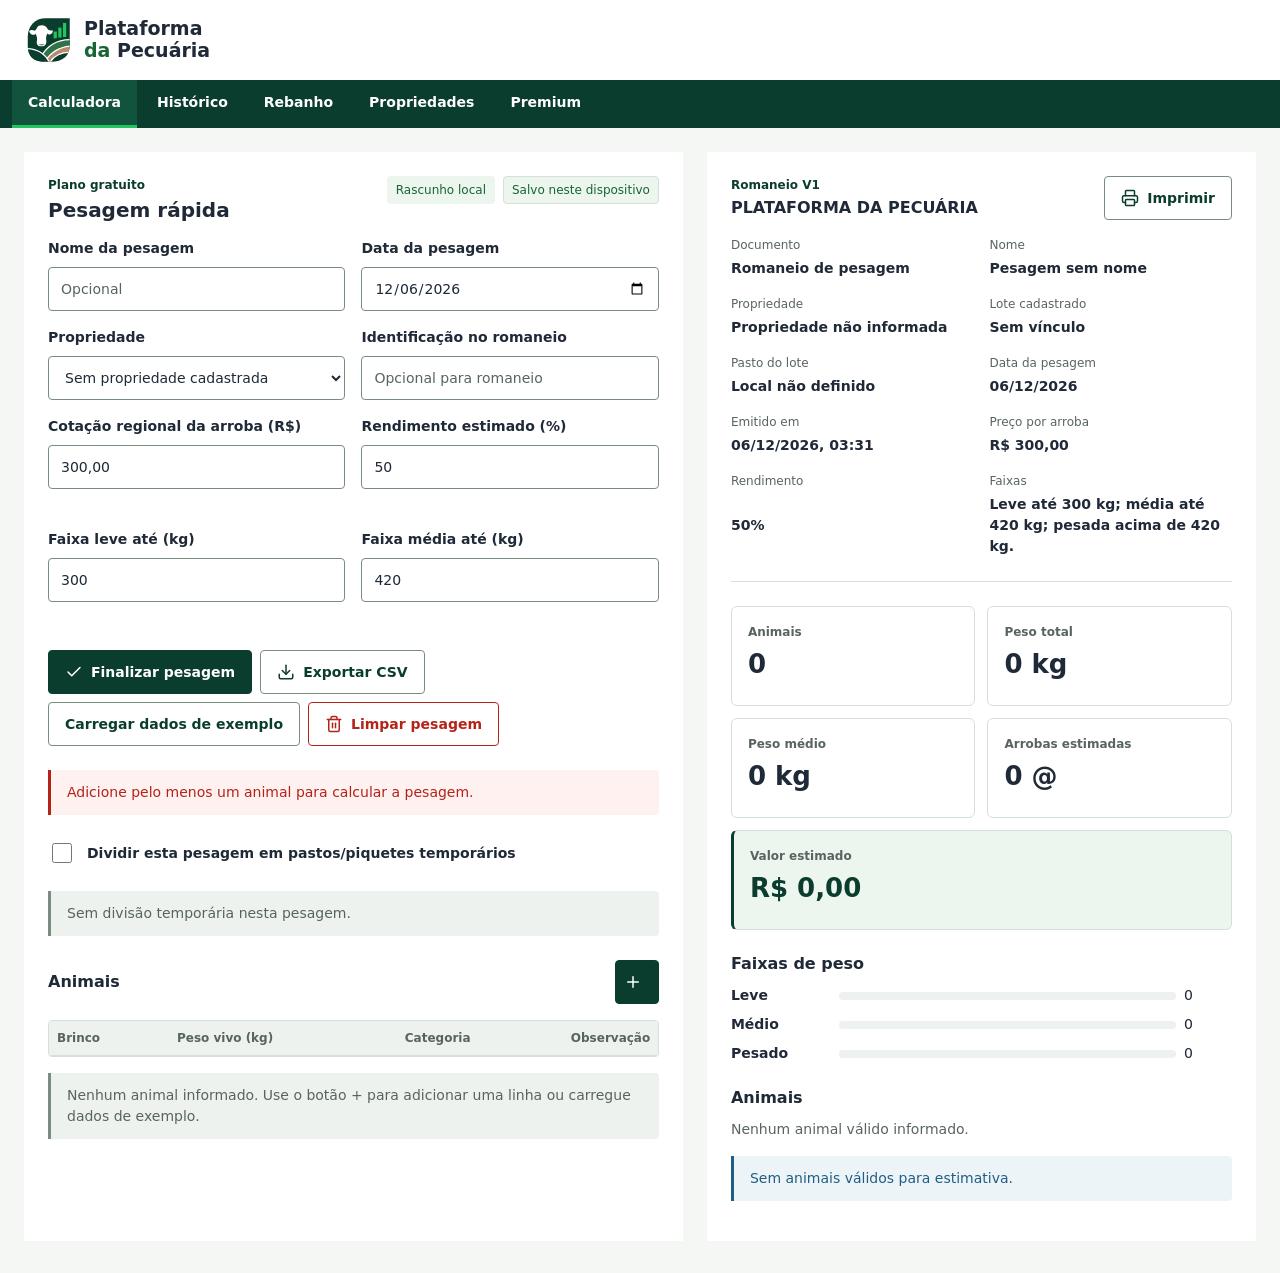
==== commit 1682473b: "feat: adiciona estrutura de pastos lotes e animais" ====
--- a/index.html
+++ b/index.html
@@ -25,6 +25,7 @@
         <nav class="tabs" aria-label="Navegação principal">
           <button class="tab-button active" id="calculator-tab" type="button" data-tab="calculator">Calculadora</button>
           <button class="tab-button" id="history-tab" type="button" data-tab="history">Histórico</button>
+          <button class="tab-button" id="herd-tab" type="button" data-tab="herd">Rebanho</button>
           <button class="tab-button" id="property-tab" type="button" data-tab="property">Propriedades</button>
           <button class="tab-button" id="premium-tab" type="button" data-tab="premium">Premium</button>
         </nav>
@@ -71,6 +72,10 @@
                 <label>
                   Identificação no romaneio
                   <input id="property-name" type="text" value="" placeholder="Opcional">
+                </label>
+                <label id="registered-lot-field" class="hidden">
+                  Lote cadastrado (opcional)
+                  <select id="registered-lot"><option value="">Sem lote cadastrado</option></select>
                 </label>
                 <label>
                   Cotação regional da arroba (R$)
@@ -140,7 +145,7 @@
                 </div>
 
                 <div id="no-paddock-message" class="empty-state">
-                  A pesagem pode ser feita sem pastos. O cadastro definitivo de pastos fica para uma próxima etapa.
+                  Sem divisão temporária nesta pesagem.
                 </div>
               </section>
 
@@ -181,6 +186,8 @@
                 <div><span>Documento</span><strong id="report-document">Romaneio de pesagem</strong></div>
                 <div><span>Nome</span><strong id="report-name">Pesagem sem nome</strong></div>
                 <div><span>Propriedade</span><strong id="report-property">Propriedade não informada</strong></div>
+                <div><span>Lote cadastrado</span><strong id="report-lot">Sem vínculo</strong></div>
+                <div><span>Pasto do lote</span><strong id="report-paddock">Local não definido</strong></div>
                 <div><span>Data da pesagem</span><strong id="report-date">Data não informada</strong></div>
                 <div><span>Emitido em</span><strong id="report-issued-at">Emissão não informada</strong></div>
                 <div><span>Preço por arroba</span><strong id="report-price">R$ 0,00</strong></div>
@@ -246,6 +253,9 @@
                 </select>
               </label>
               <p id="history-empty-message" class="empty-state">Nenhuma pesagem salva neste dispositivo.</p>
+              <label class="history-filter">Lote cadastrado
+                <select id="history-lot-filter"><option value="all">Todos os lotes</option><option value="unlinked">Sem vínculo</option></select>
+              </label>
               <div id="history-list" class="history-list"></div>
             </section>
 
@@ -271,6 +281,8 @@
                   <div><span>Documento</span><strong>Romaneio de pesagem</strong></div>
                   <div><span>Nome</span><strong id="history-report-name">Pesagem sem nome</strong></div>
                   <div><span>Propriedade</span><strong id="history-report-property">Propriedade não informada</strong></div>
+                  <div><span>Lote cadastrado</span><strong id="history-report-lot">Sem vínculo</strong></div>
+                  <div><span>Pasto na finalização</span><strong id="history-report-paddock">Local não definido</strong></div>
                   <div><span>Data da pesagem</span><strong id="history-report-date">Data não informada</strong></div>
                   <div><span>Salvo em</span><strong id="history-report-created-at">Salvamento não informado</strong></div>
                   <div><span>Preço por arroba</span><strong id="history-report-price">R$ 0,00</strong></div>
@@ -311,6 +323,24 @@
                 </p>
               </div>
             </aside>
+          </div>
+        </section>
+
+        <section class="tab-panel no-print" id="herd" aria-labelledby="herd-tab">
+          <div class="panel">
+            <div class="panel-heading"><h2>Rebanho</h2></div>
+            <div class="form-grid">
+              <label>Propriedade<select id="herd-property"><option value="">Selecione uma propriedade</option></select></label>
+              <label>Buscar animal<input id="herd-search" type="search" placeholder="Brinco ou nome" autocomplete="off"></label>
+            </div>
+            <div class="metrics herd-metrics">
+              <div class="metric"><span>Pastos ativos</span><strong id="herd-count-paddock">0</strong></div>
+              <div class="metric"><span>Lotes ativos</span><strong id="herd-count-lot">0</strong></div>
+              <div class="metric"><span>Animais ativos cadastrados</span><strong id="herd-count-animal">0</strong></div>
+            </div>
+            <p id="herd-feedback" class="app-message hidden" role="status" aria-live="polite"></p>
+            <p id="herd-empty" class="empty-state">Nenhuma propriedade selecionada.</p>
+            <div id="herd-sections"></div>
           </div>
         </section>
 
@@ -451,6 +481,16 @@
     <script src="src/account-repository.js"></script>
     <script src="src/property-repository.js"></script>
     <script src="src/draft-repository.js"></script>
+    <script src="src/herd-core.js"></script>
+    <script src="src/paddock-core.js"></script>
+    <script src="src/lot-core.js"></script>
+    <script src="src/animal-core.js"></script>
+    <script src="src/herd-repository.js"></script>
+    <script src="src/paddock-repository.js"></script>
+    <script src="src/lot-repository.js"></script>
+    <script src="src/animal-repository.js"></script>
+    <dialog id="herd-dialog" class="finalize-dialog" aria-labelledby="herd-dialog-title"><form id="herd-form" novalidate></form></dialog>
+    <script src="src/herd-controller.js"></script>
     <script src="src/weighing-history-core.js"></script>
     <script src="src/weighing-repository.js"></script>
     <script src="src/csv-export-core.js"></script>
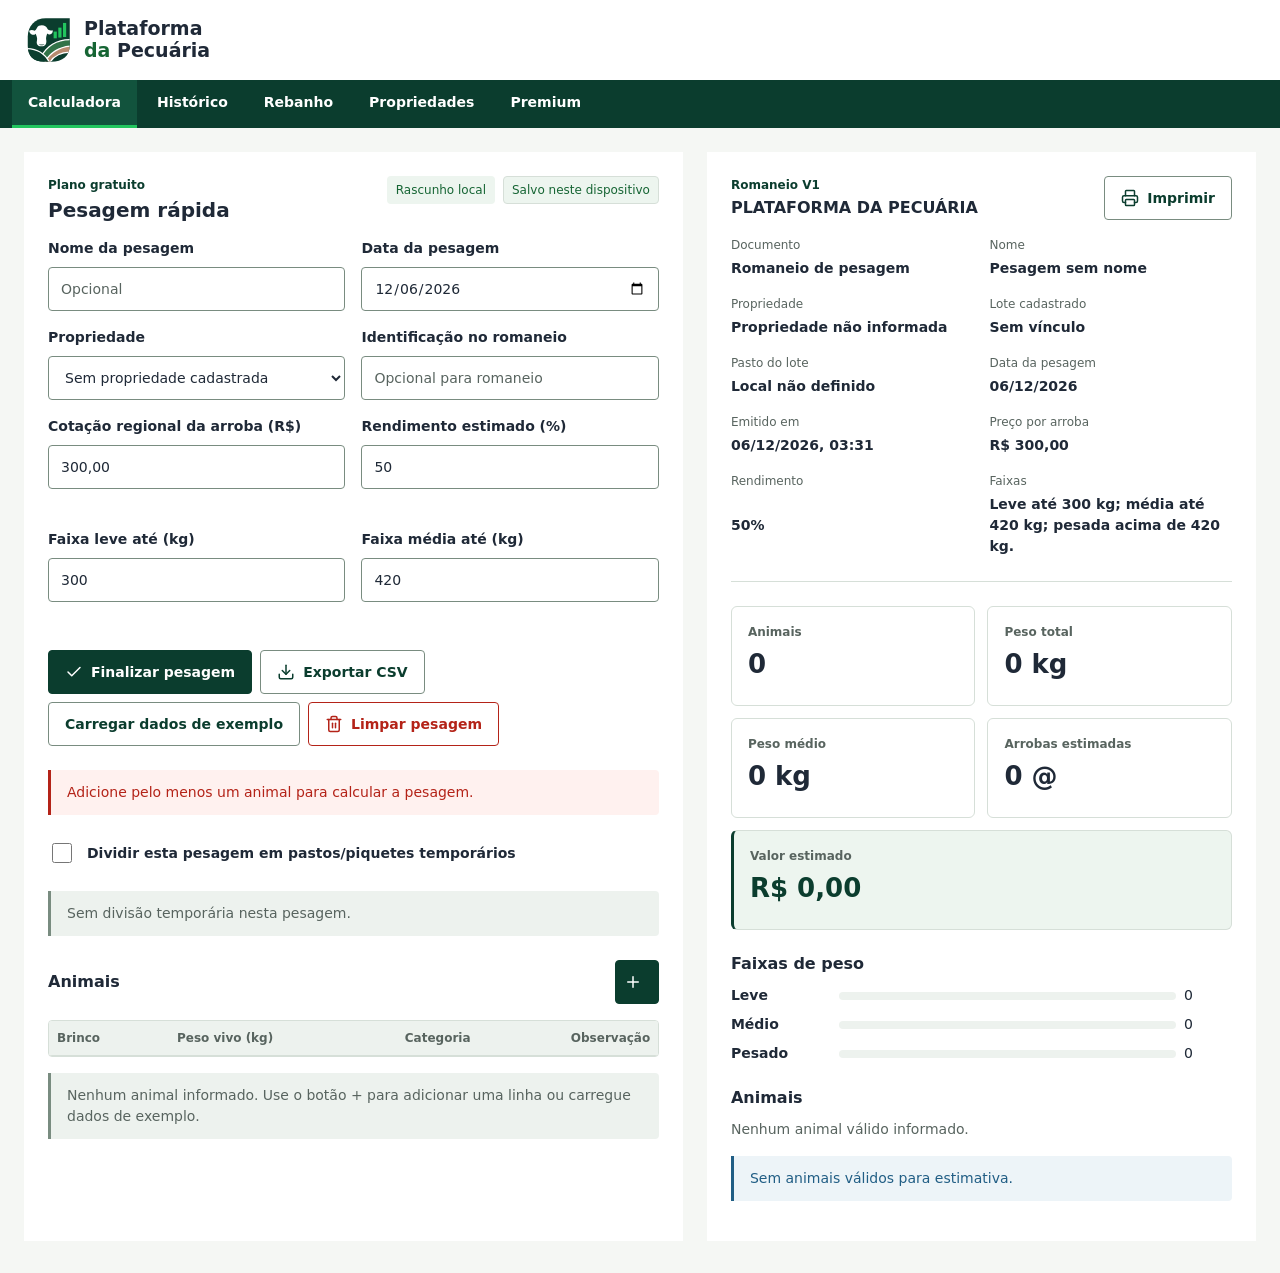
==== commit 19d825e3: "feat: adiciona historico individual dos animais" ====
--- a/index.html
+++ b/index.html
@@ -485,6 +485,17 @@
     <script src="src/paddock-core.js"></script>
     <script src="src/lot-core.js"></script>
     <script src="src/animal-core.js"></script>
+    <script src="src/animal-event-core.js"></script>
+    <script src="src/animal-event-repository.js"></script>
+    <script src="src/animal-history-core.js"></script>
+    <script src="src/animal-history-repository.js"></script>
+    <script src="src/animal-detail-controller.js"></script>
+    <dialog id="animal-detail-dialog" class="finalize-dialog" aria-labelledby="animal-detail-title">
+      <div class="panel-heading"><h2 id="animal-detail-title">Ficha do animal</h2><button id="close-animal-detail" class="secondary-button" type="button">Voltar ao rebanho</button></div>
+      <p id="animal-detail-message" role="status" aria-live="polite"></p>
+      <form id="animal-detail-form" class="hidden" novalidate></form>
+      <div id="animal-detail-content"></div>
+    </dialog>
     <script src="src/herd-repository.js"></script>
     <script src="src/paddock-repository.js"></script>
     <script src="src/lot-repository.js"></script>
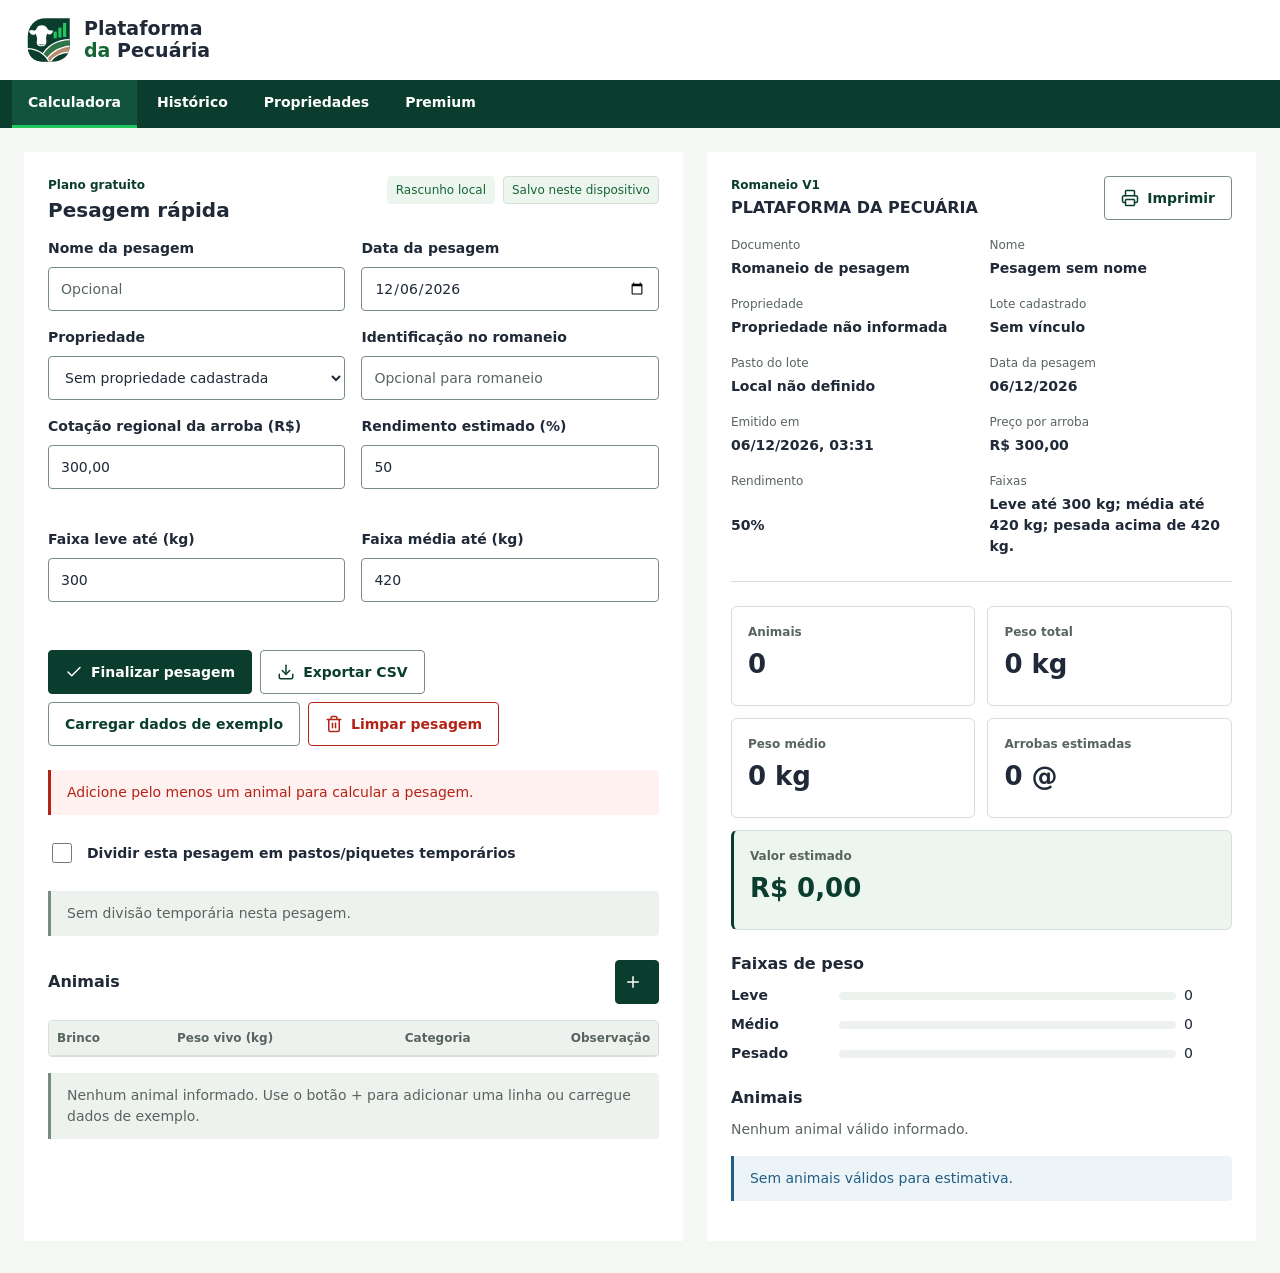
==== commit 4e55c2d7: "feat: adiciona contexto de propriedade e padrao de brincos" ====
--- a/index.html
+++ b/index.html
@@ -25,7 +25,6 @@
         <nav class="tabs" aria-label="Navegação principal">
           <button class="tab-button active" id="calculator-tab" type="button" data-tab="calculator">Calculadora</button>
           <button class="tab-button" id="history-tab" type="button" data-tab="history">Histórico</button>
-          <button class="tab-button" id="herd-tab" type="button" data-tab="herd">Rebanho</button>
           <button class="tab-button" id="property-tab" type="button" data-tab="property">Propriedades</button>
           <button class="tab-button" id="premium-tab" type="button" data-tab="premium">Premium</button>
         </nav>
@@ -326,11 +325,10 @@
           </div>
         </section>
 
-        <section class="tab-panel no-print" id="herd" aria-labelledby="herd-tab">
+        <section class="hidden no-print" id="herd" aria-label="Rebanho da propriedade">
           <div class="panel">
             <div class="panel-heading"><h2>Rebanho</h2></div>
             <div class="form-grid">
-              <label>Propriedade<select id="herd-property"><option value="">Selecione uma propriedade</option></select></label>
               <label>Buscar animal<input id="herd-search" type="search" placeholder="Brinco ou nome" autocomplete="off"></label>
             </div>
             <div class="metrics herd-metrics">
@@ -406,6 +404,30 @@
           </div>
         </section>
 
+        <section class="tab-panel" id="property-detail" aria-labelledby="property-detail-name">
+          <header class="property-context-header no-print">
+            <button type="button" class="secondary-button" id="back-properties">Voltar às propriedades</button>
+            <h2 id="property-detail-name"></h2>
+            <p id="property-detail-location"></p>
+            <nav class="property-context-nav" aria-label="Seções da propriedade">
+              <button type="button" class="secondary-button" data-property-section="overview">Visão geral</button>
+              <button type="button" class="secondary-button" data-property-section="herd">Rebanho</button>
+              <button type="button" class="secondary-button" data-property-section="weighings">Pesagens</button>
+            </nav>
+          </header>
+          <p id="property-context-feedback" role="status"></p>
+          <section id="property-overview" class="panel" aria-label="Visão geral">
+            <div class="metrics">
+              <div class="metric"><span>Pastos ativos</span><strong id="property-count-paddocks">0</strong></div>
+              <div class="metric"><span>Lotes ativos</span><strong id="property-count-lots">0</strong></div>
+              <div class="metric"><span>Animais ativos cadastrados</span><strong id="property-count-animals">0</strong></div>
+              <div class="metric"><span>Pesagens registradas</span><strong id="property-count-weighings">0</strong></div>
+            </div>
+          </section>
+          <div id="property-herd-slot"></div>
+          <div id="property-weighings-slot"></div>
+        </section>
+
         <section class="tab-panel" id="premium" aria-labelledby="premium-tab">
           <div class="workspace single">
             <section class="panel">
@@ -482,6 +504,7 @@
     <script src="src/property-repository.js"></script>
     <script src="src/draft-repository.js"></script>
     <script src="src/herd-core.js"></script>
+    <script src="src/tag-code-core.js"></script>
     <script src="src/paddock-core.js"></script>
     <script src="src/lot-core.js"></script>
     <script src="src/animal-core.js"></script>
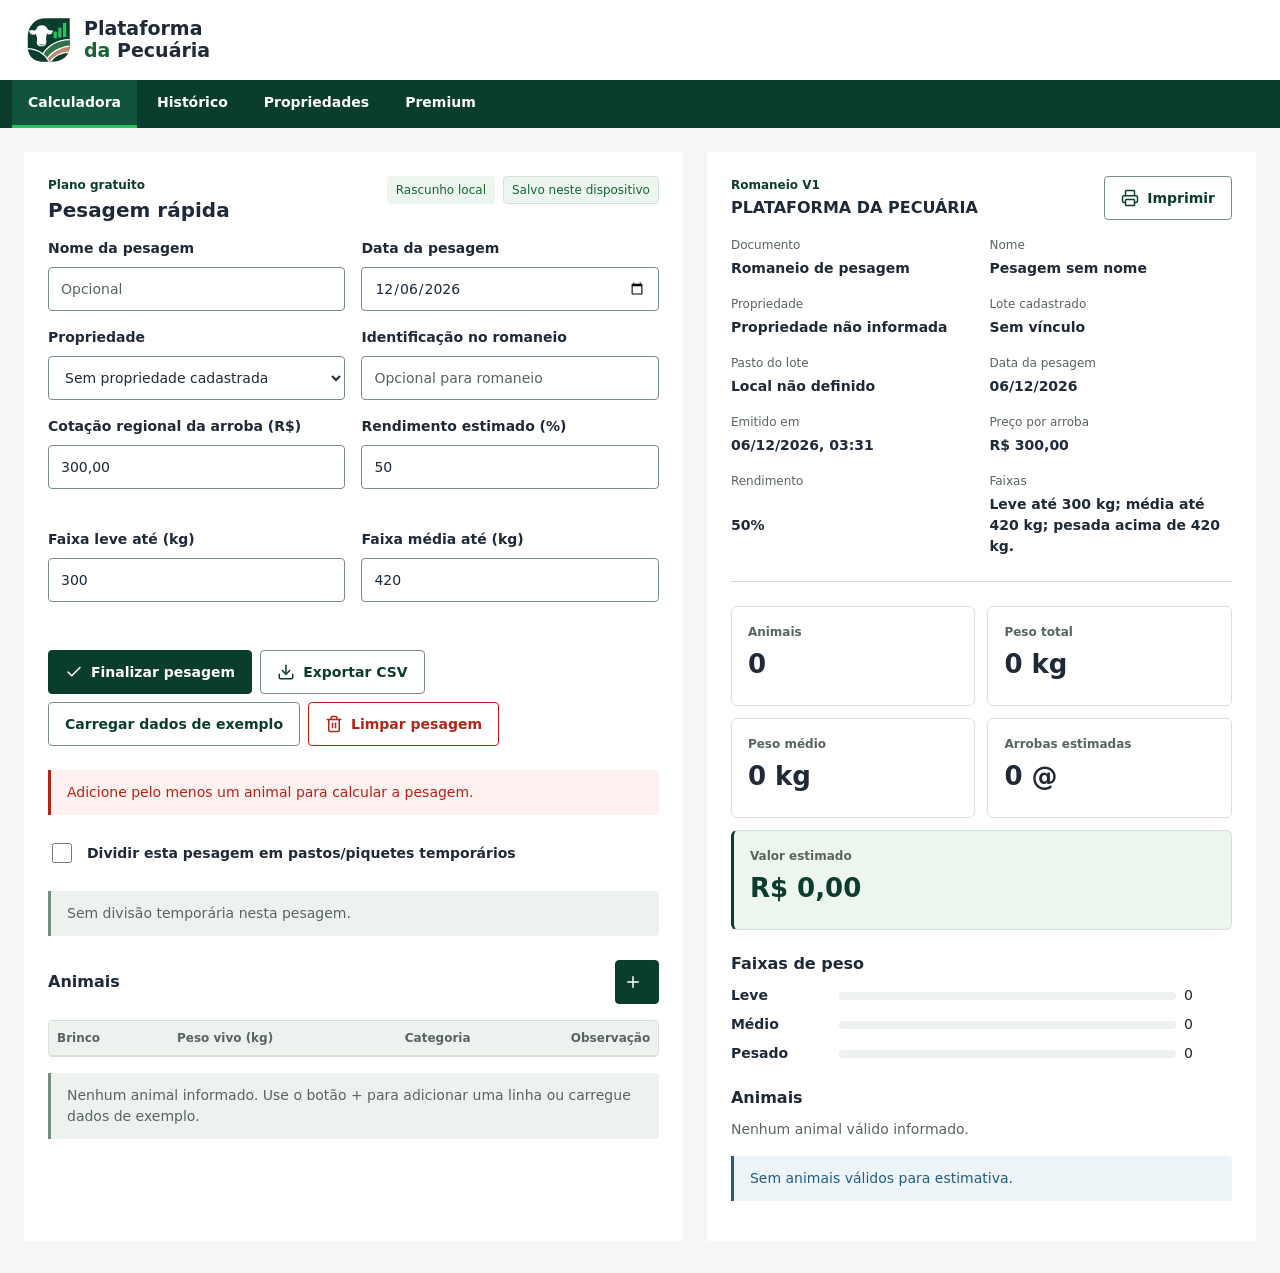
==== commit 85af974b: "feat: adiciona hierarquia do rebanho e cadastro rapido" ====
--- a/index.html
+++ b/index.html
@@ -507,6 +507,8 @@
     <script src="src/tag-code-core.js"></script>
     <script src="src/paddock-core.js"></script>
     <script src="src/lot-core.js"></script>
+    <script src="src/fast-lot-registration-core.js"></script>
+    <script src="src/herd-hierarchy-core.js"></script>
     <script src="src/animal-core.js"></script>
     <script src="src/animal-event-core.js"></script>
     <script src="src/animal-event-repository.js"></script>
@@ -522,8 +524,19 @@
     <script src="src/herd-repository.js"></script>
     <script src="src/paddock-repository.js"></script>
     <script src="src/lot-repository.js"></script>
+    <script src="src/fast-lot-registration-repository.js"></script>
     <script src="src/animal-repository.js"></script>
     <dialog id="herd-dialog" class="finalize-dialog" aria-labelledby="herd-dialog-title"><form id="herd-form" novalidate></form></dialog>
+    <dialog id="fast-lot-confirm" class="finalize-dialog" aria-labelledby="fast-lot-confirm-title">
+      <form method="dialog">
+        <h2 id="fast-lot-confirm-title">Confirmar cadastro rápido</h2>
+        <p id="fast-lot-summary"></p>
+        <div class="dialog-actions">
+          <button class="secondary-button" value="cancel">Cancelar</button>
+          <button class="primary-button action-icon confirm" value="confirm">Criar lote e animais</button>
+        </div>
+      </form>
+    </dialog>
     <script src="src/herd-controller.js"></script>
     <script src="src/weighing-history-core.js"></script>
     <script src="src/weighing-repository.js"></script>
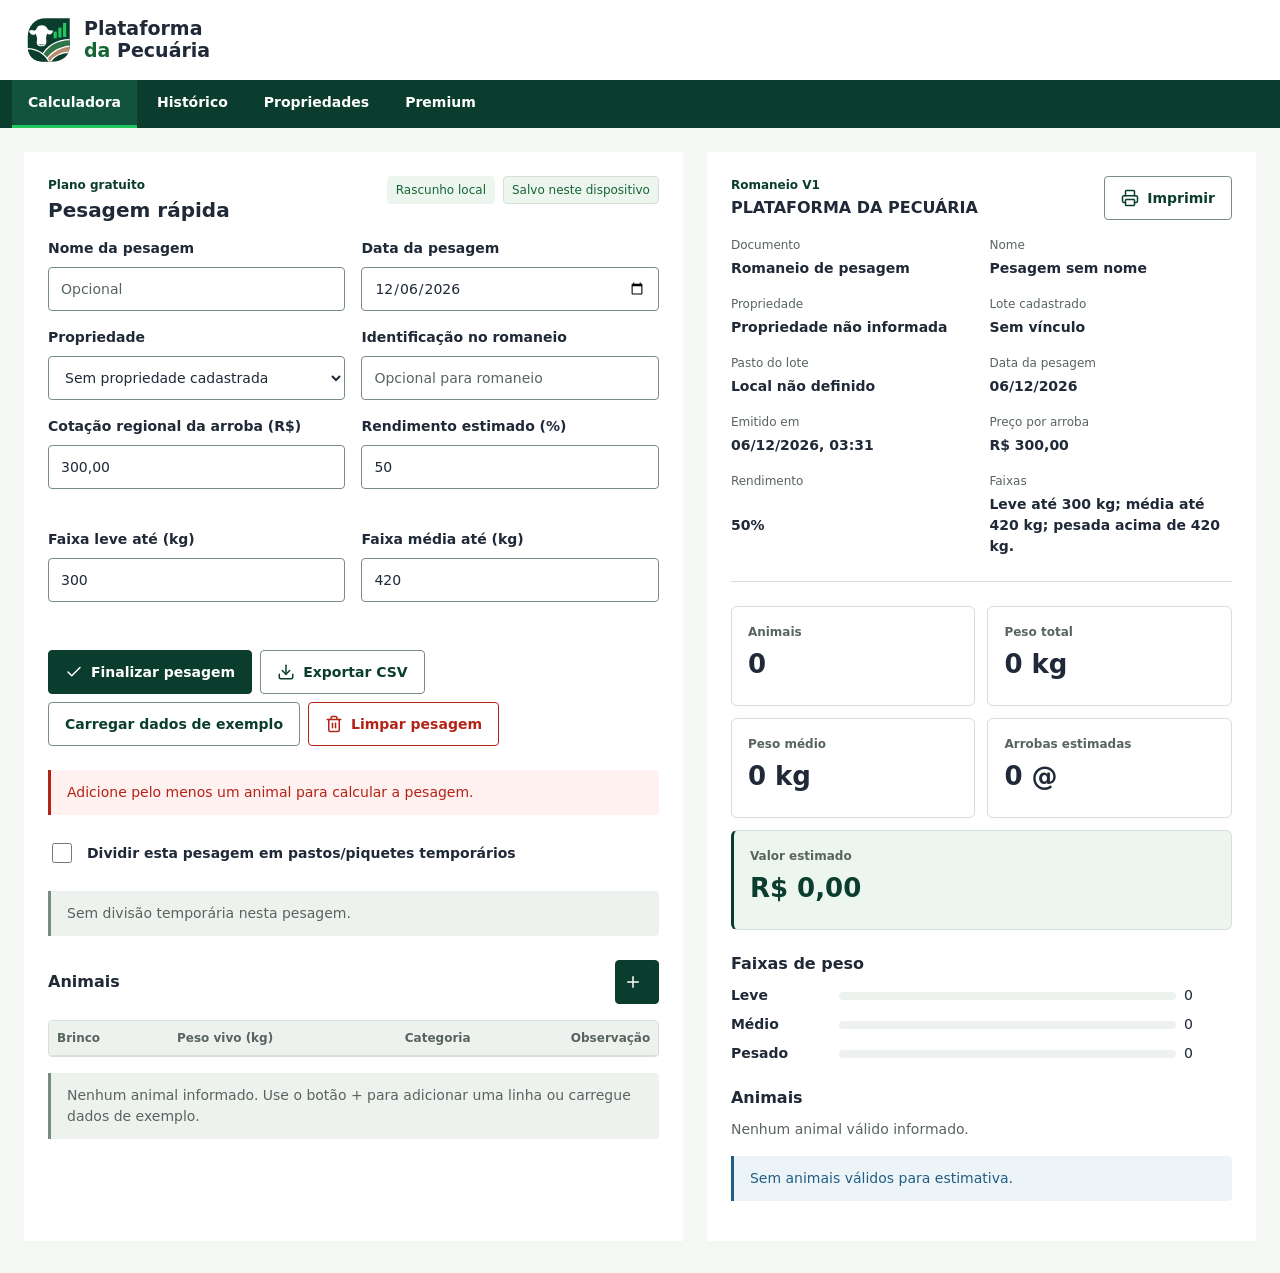
==== commit 78e937d9: "feat: adiciona sanidade e manejo coletivo" ====
--- a/index.html
+++ b/index.html
@@ -413,6 +413,7 @@
               <button type="button" class="secondary-button" data-property-section="overview">Visão geral</button>
               <button type="button" class="secondary-button" data-property-section="herd">Rebanho</button>
               <button type="button" class="secondary-button" data-property-section="weighings">Pesagens</button>
+              <button type="button" class="secondary-button" data-property-section="health">Sanidade</button>
             </nav>
           </header>
           <p id="property-context-feedback" role="status"></p>
@@ -426,6 +427,12 @@
           </section>
           <div id="property-herd-slot"></div>
           <div id="property-weighings-slot"></div>
+          <section id="health" class="panel hidden" aria-labelledby="health-title">
+            <div class="properties-header"><h2 id="health-title">Sanidade</h2><button id="new-health" type="button" class="primary-button action-icon add">Registrar manejo sanitário</button></div>
+            <div id="health-filters" class="form-grid"></div>
+            <p id="health-feedback" role="status" aria-live="polite"></p>
+            <div id="health-list" class="herd-list"></div>
+          </section>
         </section>
 
         <section class="tab-panel" id="premium" aria-labelledby="premium-tab">
@@ -526,6 +533,10 @@
     <script src="src/lot-repository.js"></script>
     <script src="src/fast-lot-registration-repository.js"></script>
     <script src="src/animal-repository.js"></script>
+    <script src="src/health-repository.js"></script>
+    <dialog id="health-dialog" class="finalize-dialog" aria-labelledby="health-dialog-title"><form id="health-form" novalidate></form></dialog>
+    <datalist id="health-dose-units"><option value="mL"></option><option value="L"></option><option value="mg"></option><option value="g"></option><option value="dose"></option></datalist>
+    <script src="src/health-controller.js"></script>
     <dialog id="herd-dialog" class="finalize-dialog" aria-labelledby="herd-dialog-title"><form id="herd-form" novalidate></form></dialog>
     <dialog id="fast-lot-confirm" class="finalize-dialog" aria-labelledby="fast-lot-confirm-title">
       <form method="dialog">
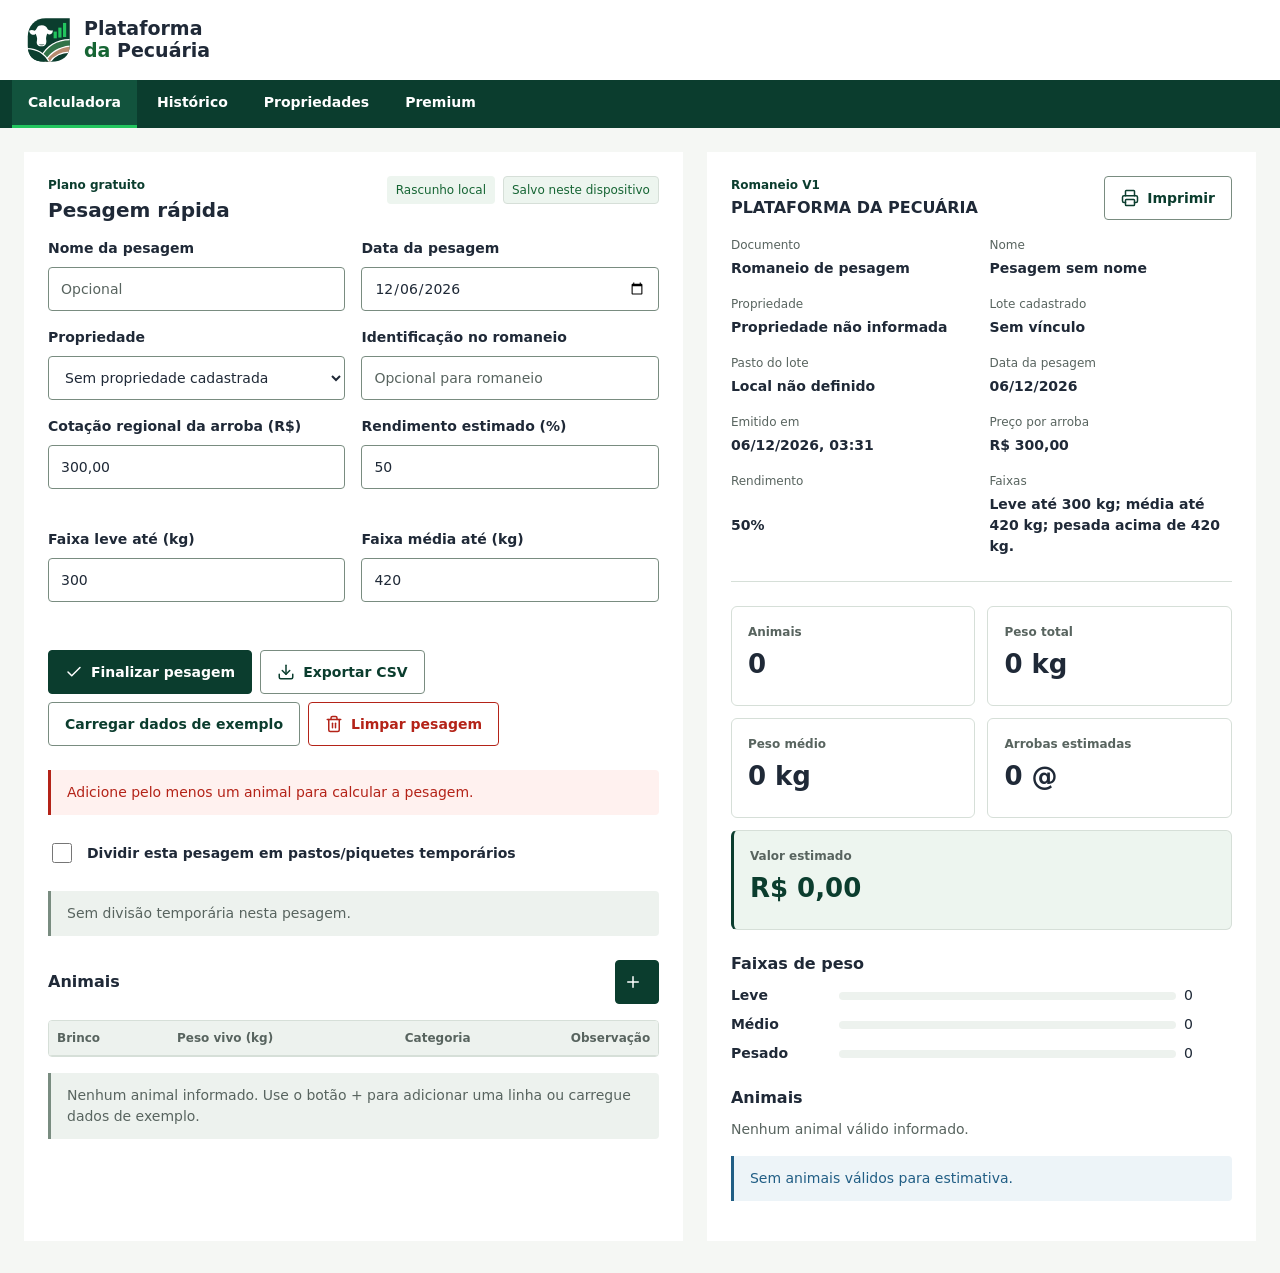
==== commit 430d8bbb: "feat: adiciona reproducao v1" ====
--- a/index.html
+++ b/index.html
@@ -414,6 +414,7 @@
               <button type="button" class="secondary-button" data-property-section="herd">Rebanho</button>
               <button type="button" class="secondary-button" data-property-section="weighings">Pesagens</button>
               <button type="button" class="secondary-button" data-property-section="health">Sanidade</button>
+              <button type="button" class="secondary-button" data-property-section="reproduction">Reprodução</button>
             </nav>
           </header>
           <p id="property-context-feedback" role="status"></p>
@@ -427,6 +428,12 @@
           </section>
           <div id="property-herd-slot"></div>
           <div id="property-weighings-slot"></div>
+          <section id="reproduction" class="panel hidden" aria-labelledby="reproduction-title">
+            <div class="properties-header"><h2 id="reproduction-title">Reprodução</h2><button id="new-reproduction" type="button" class="primary-button action-icon add">Registrar evento reprodutivo</button></div>
+            <div id="reproduction-filters" class="form-grid"></div>
+            <p id="reproduction-feedback" role="status" aria-live="polite"></p>
+            <div id="reproduction-list" class="herd-list"></div>
+          </section>
           <section id="health" class="panel hidden" aria-labelledby="health-title">
             <div class="properties-header"><h2 id="health-title">Sanidade</h2><button id="new-health" type="button" class="primary-button action-icon add">Registrar manejo sanitário</button></div>
             <div id="health-filters" class="form-grid"></div>
@@ -537,6 +544,9 @@
     <dialog id="health-dialog" class="finalize-dialog" aria-labelledby="health-dialog-title"><form id="health-form" novalidate></form></dialog>
     <datalist id="health-dose-units"><option value="mL"></option><option value="L"></option><option value="mg"></option><option value="g"></option><option value="dose"></option></datalist>
     <script src="src/health-controller.js"></script>
+    <script src="src/reproduction-repository.js"></script>
+    <dialog id="reproduction-dialog" class="finalize-dialog" aria-labelledby="reproduction-dialog-title"><form id="reproduction-form" novalidate></form></dialog>
+    <script src="src/reproduction-controller.js"></script>
     <dialog id="herd-dialog" class="finalize-dialog" aria-labelledby="herd-dialog-title"><form id="herd-form" novalidate></form></dialog>
     <dialog id="fast-lot-confirm" class="finalize-dialog" aria-labelledby="fast-lot-confirm-title">
       <form method="dialog">
